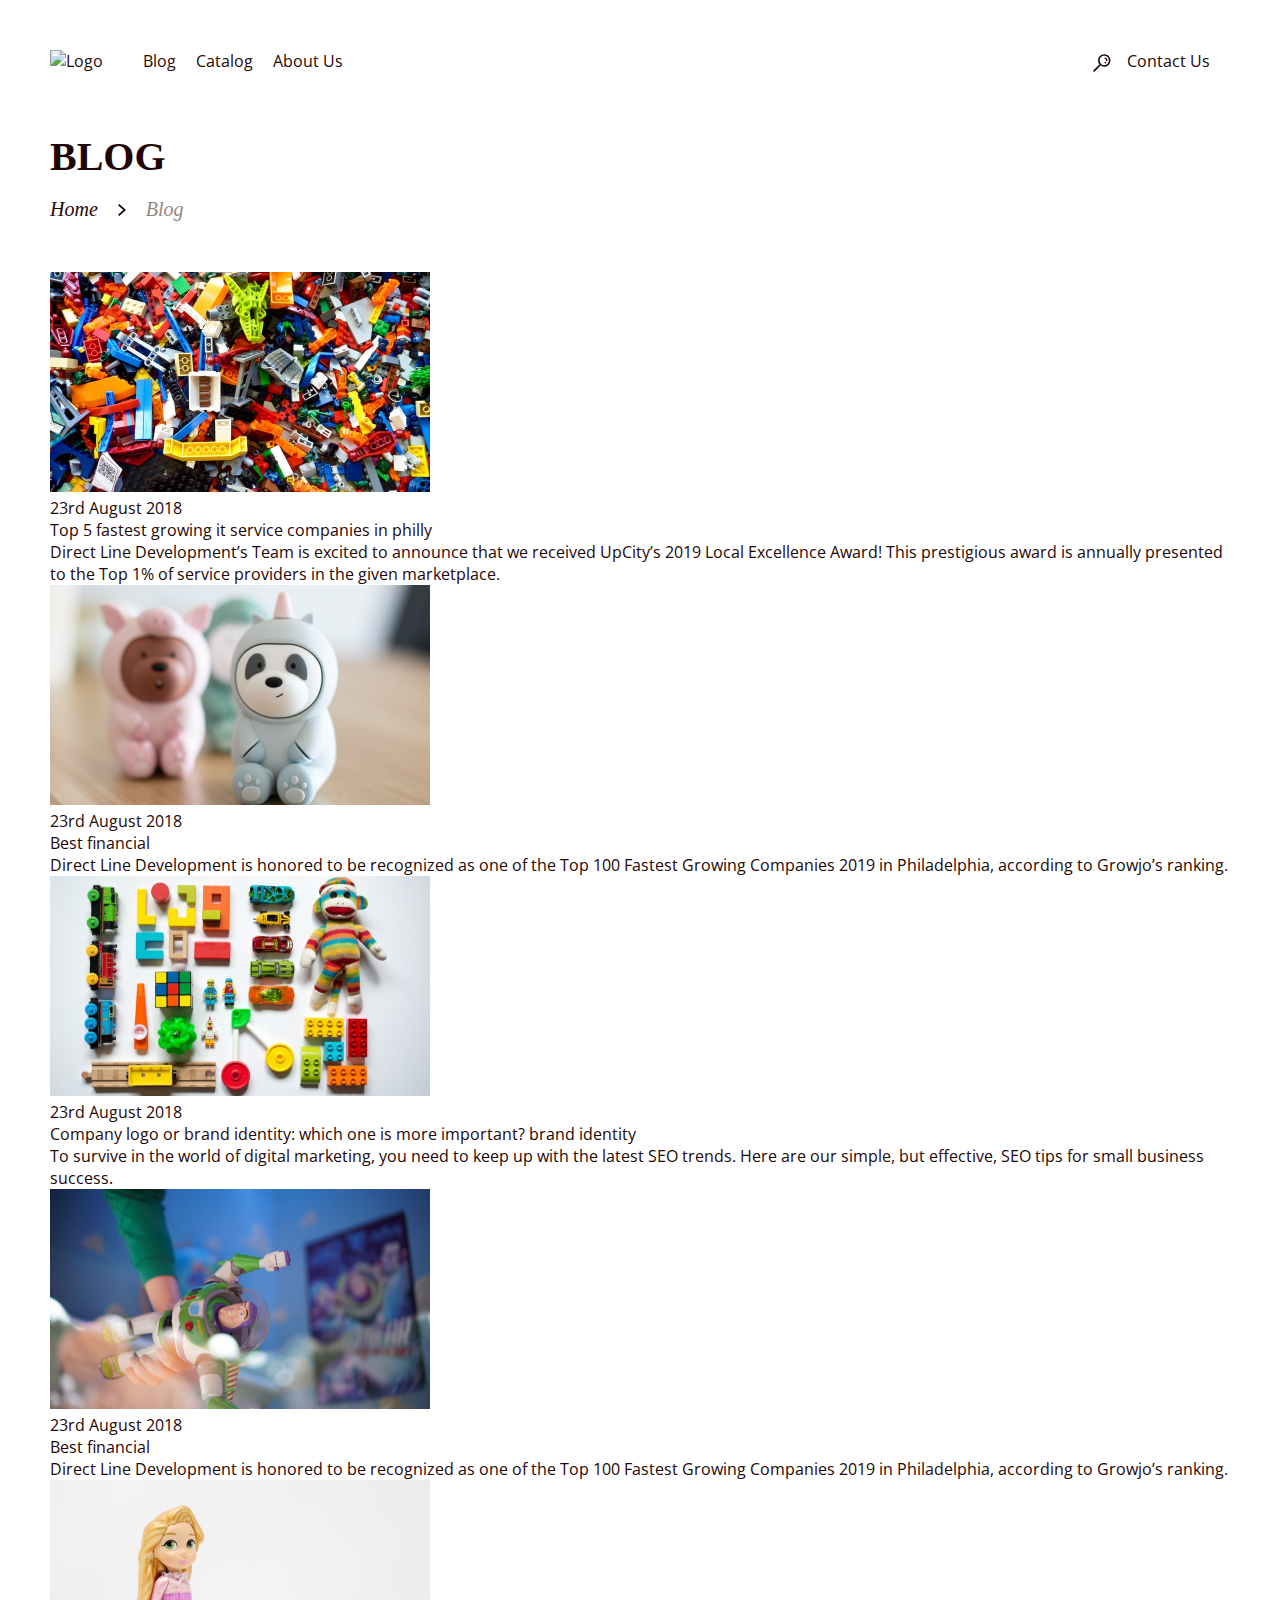
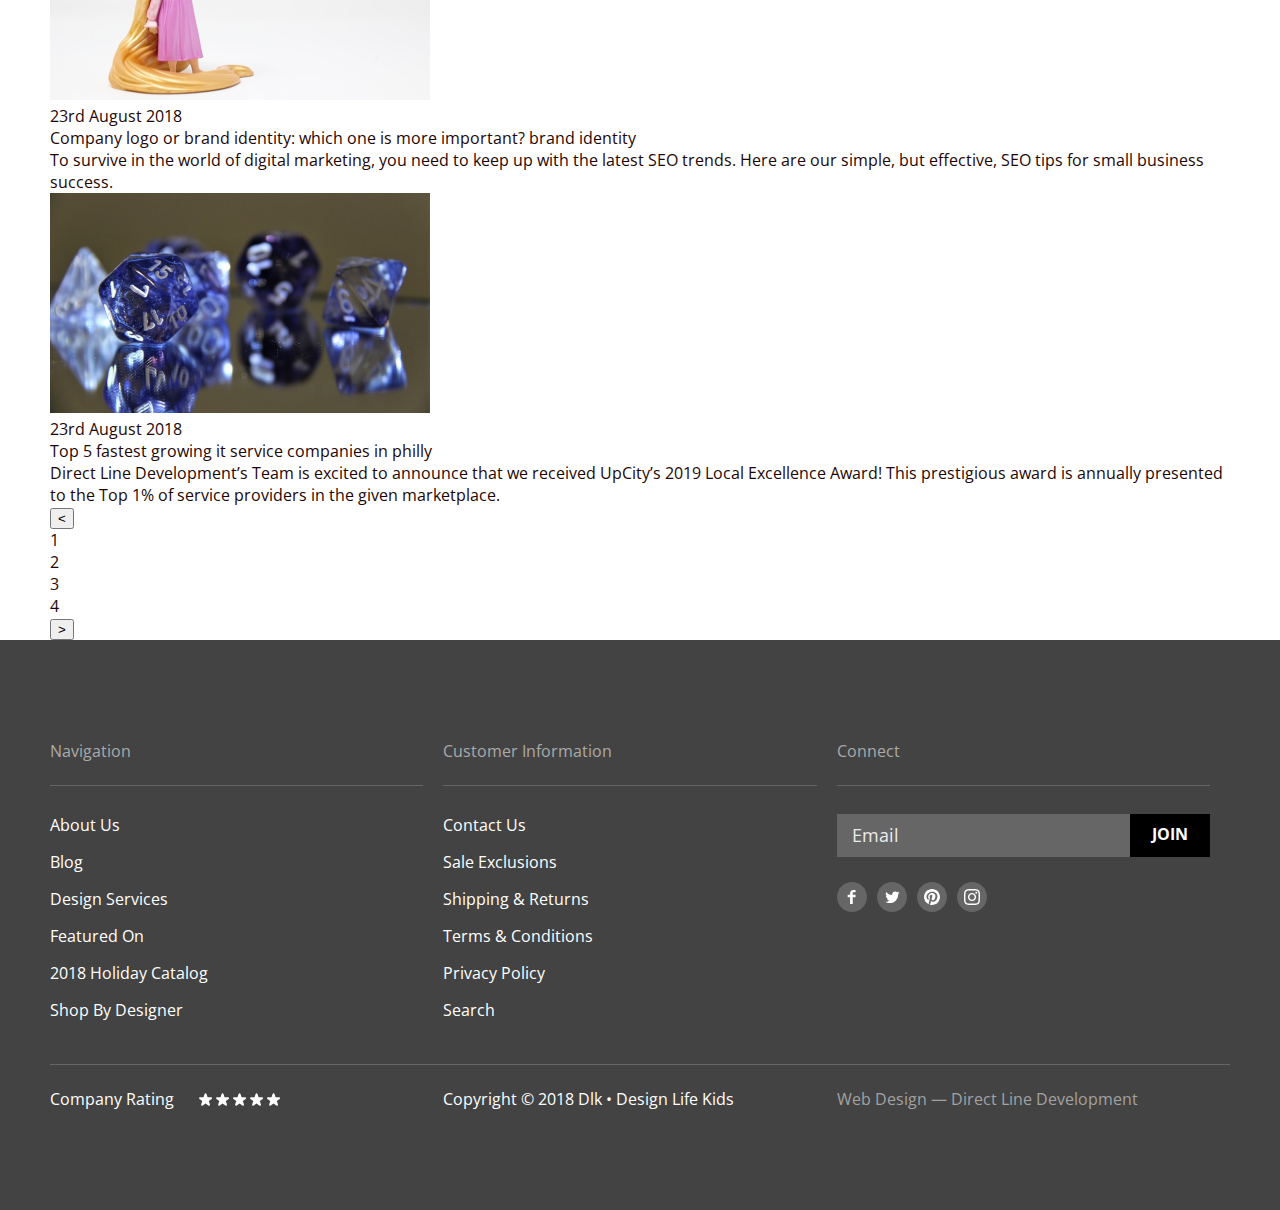
==== blog.html @ f95d2d22 "Fix footer" ====
<!DOCTYPE html>
<html lang="en">
<head>
    <meta charset="UTF-8">
    <meta http-equiv="X-UA-Compatible" content="IE=edge">
    <meta name="viewport" content="width=device-width, initial-scale=1.0">
    <link rel="stylesheet" href="css/common.css">
    <link rel="stylesheet" href="css/blog.css">
    <link rel="preconnect" href="https://fonts.googleapis.com">
    <link rel="preconnect" href="https://fonts.gstatic.com" crossorigin>
    <link href="https://fonts.googleapis.com/css2?family=Open+Sans:wght@400;700&display=swap" rel="stylesheet">
    <title>Blog</title>
</head>

<body>
    <header class="header wrapper">
        <a href="/">
            <img src="img/logo.png" alt="Logo" class="logo">
        </a>
        <nav class="header__menu">
            <ul class="header__list undotted">
                <li class="header__item">
                    <a href="blog.html">Blog</a>
                </li>
                <li class="header__item">
                    <a href="catalog.html">Catalog</a>
                </li>
                <li class="header__item">
                    <a href="#">About Us</a>
                </li>
            </ul>
        </nav>
        <button class="header__search">
            <svg width="18" height="18" viewBox="0 0 18 18" fill="none" xmlns="http://www.w3.org/2000/svg">
                <path d="M11.2614 0.26001C7.83851 0.26001 5.05615 3.08001 5.05615 6.52001C5.05615 7.98001 5.55657 9.30002 6.37727 10.38L0.492277 16.32C0.151988 16.68 0.151988 17.24 0.492277 17.58C0.67243 17.76 0.892618 17.84 1.1128 17.84C1.35301 17.84 1.57319 17.76 1.75334 17.58L7.63834 11.62C8.65921 12.36 9.90026 12.78 11.2414 12.78C14.6643 12.78 17.4467 9.96001 17.4467 6.52001C17.4667 3.06001 14.6843 0.26001 11.2614 0.26001ZM11.2614 11.2C8.71926 11.2 6.65751 9.10001 6.65751 6.52001C6.65751 3.94001 8.71926 1.84001 11.2614 1.84001C13.8036 1.84001 15.8653 3.94001 15.8653 6.52001C15.8653 9.10001 13.8036 11.2 11.2614 11.2ZM14.364 6.60001C14.324 6.94001 14.0238 7.20001 13.6835 7.20001C13.6434 7.20001 13.6234 7.20001 13.5834 7.20001C13.2031 7.14001 12.9428 6.80001 12.9829 6.42001C13.123 5.38001 11.962 4.84001 11.902 4.82001C11.5617 4.66001 11.4015 4.24001 11.5617 3.90001C11.7218 3.56001 12.1221 3.40001 12.4825 3.54001C12.5625 3.56001 14.6443 4.52001 14.364 6.60001ZM12.9028 8.12001C13.0429 8.26001 13.143 8.48002 13.143 8.68002C13.143 8.90002 13.0629 9.10001 12.9028 9.24002C12.7627 9.38002 12.5425 9.48002 12.3423 9.48002C12.1422 9.48002 11.922 9.40001 11.7819 9.24002C11.6417 9.10001 11.5417 8.88002 11.5417 8.68002C11.5417 8.48002 11.6217 8.26001 11.7819 8.12001C11.922 7.98001 12.1422 7.88002 12.3423 7.88002C12.5425 7.88002 12.7427 7.96001 12.9028 8.12001Z" fill="#1E0606"/>
            </svg>
        </button>
        <a href="contact.html" class="header__item">Contact  Us</a>
    </header>

    <main>
        <section class="blog wrapper">
            <div class="breadcrumb">
                <h1 class="breadcrumb__title">Blog</h1>
                <ul class="breadcrumb__list undotted">
                    <li class="breadcrumb__item">
                        <a href="index.html" class="breadcrumb__link">Home</a>
                    </li>
                    <li class="breadcrumb__item">
                        <p class="breadcrumb__text">Blog</p>
                    </li>
                </ul>
            </div>
            <ul class="blog__list undotted">
                <li class="blog__item">
                    <a href="#">
                        <img src="img/blog1.jpg" alt="#">
                        <div class="blog__date">23rd August 2018</div>
                        <div>Top 5 fastest growing it service companies in philly</div>
                    </a>
                    <p>Direct Line Development’s Team is excited to announce that we received UpCity’s 2019 Local Excellence Award! This prestigious award is annually presented to the Top 1% of service providers in the given marketplace.</p>
                </li>
                <li class="blog__item">
                    <a href="">
                        <img src="img/blog2.jpg" alt="#">
                        <div class="blog__date">23rd August 2018</div>
                        <div>Best financial</div>
                    </a>
                    <p>Direct Line Development is honored to be recognized as one of the Top 100 Fastest Growing Companies 2019 in Philadelphia, according to Growjo’s ranking.</p>
                </li>
                <li class="blog__item">
                    <a href="">
                        <img src="img/blog3.jpg" alt="#">
                        <div class="blog__date">23rd August 2018</div>
                        <div>Company logo or brand identity: which one is more important? brand identity</div>
                    </a>
                    <p>To survive in the world of digital marketing, you need to keep up with the latest SEO trends. Here are our simple, but effective, SEO tips for small business success.</p>
                </li>
                <li class="blog__item">
                    <a href="">
                        <img src="img/blog4.jpg" alt="#">
                        <div class="blog__date">23rd August 2018</div>
                        <div>Best financial</div>
                    </a>
                    <p>Direct Line Development is honored to be recognized as one of the Top 100 Fastest Growing Companies 2019 in Philadelphia, according to Growjo’s ranking.</p>
                </li>
                <li class="blog__item">
                    <a href="">
                        <img src="img/blog5.jpg" alt="#">
                        <div class="blog__date">23rd August 2018</div>
                        <div>Company logo or brand identity: which one is more important? brand identity</div>
                    </a>
                    <p>To survive in the world of digital marketing, you need to keep up with the latest SEO trends. Here are our simple, but effective, SEO tips for small business success.</p>
                </li>
                <li class="blog__item">
                    <a href="">
                        <img src="img/blog6.jpg" alt="#">
                        <div class="blog__date">23rd August 2018</div>
                        <div>Top 5 fastest growing it service companies in philly</div>
                    </a>
                    <p>Direct Line Development’s Team is excited to announce that we received UpCity’s 2019 Local Excellence Award! This prestigious award is annually presented to the Top 1% of service providers in the given marketplace.</p>
                </li>
            </ul>
            <button class="blog__button">&lt;</button>
            <ul class="blog__pagination undotted">
                <li class="blog__pagination-link">
                    <a href="#">1</a>
                </li>
                <li class="blog__pagination-link">
                    <a href="#">2</a>
                </li>
                <li class="blog__pagination-link">
                    <a href="#">3</a>
                </li>
                <li class="blog__pagination-link">
                    <a href="#">4</a>
                </li>
            </ul>
            <button class="blog__button">&gt;</button>
        </section>
    </main>

    <footer class="footer">
        <div class="wrapper">
            <div class="footer__top">
                <nav class="footer__column">
                    <h4 class="footer__title">Navigation</h4>
                    <ul class="footer__list undotted">
                        <li class="footer__item">
                            <a href="#">About Us</a>
                        </li>
                        <li class="footer__item">
                            <a href="#">Blog</a>
                        </li>
                        <li class="footer__item">
                            <a href="#">Design Services</a>
                        </li>
                        <li class="footer__item">
                            <a href="#">Featured On</a>
                        </li>
                        <li class="footer__item">
                            <a href="#">2018 Holiday Catalog</a>
                        </li>
                        <li class="footer__item">
                            <a href="#">Shop By Designer</a>
                        </li>
                    </ul>
                </nav>
                <nav class="footer__column">
                    <h4 class="footer__title">Customer Information</h4>
                    <ul class="footer__list undotted">
                        <li class="footer__item">
                            <a href="#">Contact Us</a>
                        </li>
                        <li class="footer__item">
                            <a href="#">Sale Exclusions</a>
                        </li>
                        <li class="footer__item">
                            <a href="#">Shipping & Returns</a>
                        </li>
                        <li class="footer__item">
                            <a href="#">Terms & Conditions</a>
                        </li>
                        <li class="footer__item">
                            <a href="#">Privacy Policy</a>
                        </li>
                        <li class="footer__item">
                            <a href="#">Search</a>
                        </li>
                    </ul>
                </nav>
                <div class="footer__column">
                    <h4 class="footer__title">Connect</h4>
                    <div class="footer__join">
                        <input type="email" name="joi" id="join" placeholder="Email" class="footer__input">
                        <a href="#" class="button">Join</a>
                    </div>
                    <ul class="footer__communities undotted">
                        <li class="footer__social">
                            <img src="img/facebook.svg" alt="Facebook">
                        </li>
                        <li class="footer__social">
                            <img src="img/twitter.svg" alt="Twitter">
                        </li>
                        <li class="footer__social">
                            <img src="img/pinterest.svg" alt="Pinterest">
                        </li>
                        <li class="footer__social">
                            <img src="img/instagram.svg" alt="Instagram">
                        </li>
                    </ul>
                </div>
            </div>
            <div class="footer__bottom">
                <div class="footer__column">
                    <div class="footer__rating">
                        <input class="footer__stars-radio" id="star-rating-1" type="radio" name="rating" value="1">
                        <label class="footer__star" for="star-rating-1">
                            <svg width="14" height="13" viewBox="0 0 14 13" fill="none" xmlns="http://www.w3.org/2000/svg">
                                <path d="M5.60845 0.927052C5.9078 0.0057416 7.21121 0.00574088 7.51056 0.927052L8.58013 4.21885H12.0413C13.0101 4.21885 13.4128 5.45846 12.6291 6.02786L9.82895 8.06231L10.8985 11.3541C11.1979 12.2754 10.1434 13.0415 9.35968 12.4721L6.55951 10.4377L3.75934 12.4721C2.97563 13.0415 1.92115 12.2754 2.2205 11.3541L3.29007 8.06231L0.4899 6.02787C-0.293814 5.45846 0.108961 4.21885 1.07768 4.21885H4.53888L5.60845 0.927052Z" fill="#FFFFFF";/>
                            </svg>
                        </label>
                        <input class="footer__stars-radio" id="star-rating-2" type="radio" name="rating" value="2">
                        <label class="footer__star" for="star-rating-2">
                            <svg width="14" height="13" viewBox="0 0 14 13" fill="none" xmlns="http://www.w3.org/2000/svg">
                                <path d="M5.60845 0.927052C5.9078 0.0057416 7.21121 0.00574088 7.51056 0.927052L8.58013 4.21885H12.0413C13.0101 4.21885 13.4128 5.45846 12.6291 6.02786L9.82895 8.06231L10.8985 11.3541C11.1979 12.2754 10.1434 13.0415 9.35968 12.4721L6.55951 10.4377L3.75934 12.4721C2.97563 13.0415 1.92115 12.2754 2.2205 11.3541L3.29007 8.06231L0.4899 6.02787C-0.293814 5.45846 0.108961 4.21885 1.07768 4.21885H4.53888L5.60845 0.927052Z" fill="#FFFFFF";/>
                            </svg>
                        </label>
                        <input class="footer__stars-radio" id="star-rating-3" type="radio" name="rating" value="3">
                        <label class="footer__star" for="star-rating-3">
                            <svg width="14" height="13" viewBox="0 0 14 13" fill="none" xmlns="http://www.w3.org/2000/svg">
                                <path d="M5.60845 0.927052C5.9078 0.0057416 7.21121 0.00574088 7.51056 0.927052L8.58013 4.21885H12.0413C13.0101 4.21885 13.4128 5.45846 12.6291 6.02786L9.82895 8.06231L10.8985 11.3541C11.1979 12.2754 10.1434 13.0415 9.35968 12.4721L6.55951 10.4377L3.75934 12.4721C2.97563 13.0415 1.92115 12.2754 2.2205 11.3541L3.29007 8.06231L0.4899 6.02787C-0.293814 5.45846 0.108961 4.21885 1.07768 4.21885H4.53888L5.60845 0.927052Z" fill="#FFFFFF";/>
                            </svg>
                        </label>
                        <input class="footer__stars-radio" id="star-rating-4" type="radio" name="rating" value="4">
                        <label class="footer__star" for="star-rating-4">
                            <svg width="14" height="13" viewBox="0 0 14 13" fill="none" xmlns="http://www.w3.org/2000/svg">
                                <path d="M5.60845 0.927052C5.9078 0.0057416 7.21121 0.00574088 7.51056 0.927052L8.58013 4.21885H12.0413C13.0101 4.21885 13.4128 5.45846 12.6291 6.02786L9.82895 8.06231L10.8985 11.3541C11.1979 12.2754 10.1434 13.0415 9.35968 12.4721L6.55951 10.4377L3.75934 12.4721C2.97563 13.0415 1.92115 12.2754 2.2205 11.3541L3.29007 8.06231L0.4899 6.02787C-0.293814 5.45846 0.108961 4.21885 1.07768 4.21885H4.53888L5.60845 0.927052Z" fill="#FFFFFF";/>
                            </svg>
                        </label>
                        <input class="footer__stars-radio" id="star-rating-5" type="radio" name="rating" value="5">
                        <label class="footer__star" for="star-rating-5">
                            <svg width="14" height="13" viewBox="0 0 14 13" fill="none" xmlns="http://www.w3.org/2000/svg">
                                <path d="M5.60845 0.927052C5.9078 0.0057416 7.21121 0.00574088 7.51056 0.927052L8.58013 4.21885H12.0413C13.0101 4.21885 13.4128 5.45846 12.6291 6.02786L9.82895 8.06231L10.8985 11.3541C11.1979 12.2754 10.1434 13.0415 9.35968 12.4721L6.55951 10.4377L3.75934 12.4721C2.97563 13.0415 1.92115 12.2754 2.2205 11.3541L3.29007 8.06231L0.4899 6.02787C-0.293814 5.45846 0.108961 4.21885 1.07768 4.21885H4.53888L5.60845 0.927052Z" fill="#FFFFFF";/>
                            </svg>
                        </label>
                        <p class="footer__rating-text">Company Rating</p>
                    </div>
                </div>
                <div class="footer__column">
                    <p>Copyright © 2018 Dlk • Design Life Kids</p>
                </div>
                <div class="footer__column">
                    <a href="#" class="footer__reference">Web Design — Direct Line Development</a>
                </div>
            </div>
        </div>
    </footer>
</body>
</html>
---- css/common.css ----
* {
    box-sizing: border-box;
}

a {
    text-decoration: none;
    color: #1E0606;
}

h1,
h2,
h3,
h4,
p {
    margin: 0;
}

body {
    font-family: 'Open Sans', 'Arial', sans-serif;
    font-weight: 400;
    font-size: 16px;
    line-height: 22px;
    color: #1E0606;
    margin: 0;
}

.undotted {
    list-style-type: none;
    margin: 0;
    padding: 0;
}

.hidden-text {
    font-size: 0;
    line-height: 0;
}

.wrapper {
    max-width: 1180px;
    width: 100%;
    margin: 0 auto;
}

.header {
    display: flex;
    align-items: center;
    margin: 50px auto 60px;
}

.header__menu {
    margin: 0 auto 0 40px;
}

.header__list {
    display: flex;
}

.header__item {
    margin-right: 20px;
}

.header__search {
    margin-right: 23px;
    background-color: transparent;
    border: none;
    width: 17px;
    height: 17px;
    cursor: pointer;
}

.breadcrumb {
    display: flex;
    flex-direction: column;
}

.breadcrumb__title {
    font-family: 'Montserrat';
    font-weight: 700;
    font-size: 40px;
    line-height: 49px;
    text-transform: uppercase;
    margin-bottom: 15px;
}

.breadcrumb__list {
    display: flex;
    margin-bottom: 50px;
}

.breadcrumb__item {
    font-family: 'Crimson Text';
    font-style: italic;
    font-weight: 400;
    font-size: 20px;
    line-height: 26px;
    padding-right: 28px;
    margin-right: 20px;
    position: relative;
}

.breadcrumb__item::after {
    content: url('data:image/svg+xml; utf8, <svg width="8" height="12" viewBox="0 0 8 12" fill="none" xmlns="http://www.w3.org/2000/svg"><path fill-rule="evenodd" clip-rule="evenodd" d="M1.31229 0L0 1.17735L5.37541 6L0 10.8227L1.31229 12L8 6L1.31229 0Z" fill="%231E0606"/></svg>');
    position: absolute;
    top: 0;
    right: 0;
}

.breadcrumb__item:last-child {
    opacity: 0.5;
}

.breadcrumb__item:last-child:after {
    display: none;
}

.button {
    background: #000000;
    color: #fff;
    display: inline-block;
    padding: 9px 22px;
    font-weight: 700;
    font-size: 16px;
    line-height: 22px;
    text-align: center;
    text-decoration: none;
    text-transform: uppercase;
    border: none;
    cursor: pointer;
}

.button:hover {
    background: #C29974;
}

.button:active {
    background: #CFAF91;
}

.button:disabled {
    background: #C7C1C1;
}

.categories__title {
    font-family: 'Montserrat';
    font-weight: 700;
    font-size: 38px;
    line-height: 46px;
    text-transform: uppercase;
    margin: 0px 0px 30px;
}

.categories__list {
    display: flex;
    margin-bottom: 33px;
}

.categories__item {
    margin-right: 20px;
    display: flex;
    align-items: center;
    justify-content: center;
    width: 280px;
    height: 270px;
    position: relative;
}

.categories__item::after {
    content: "";
    display: block;
    position: absolute;
    width: 100%;
    height: 100%;
    background-repeat: no-repeat;
    background-position: 50%;
}

.categories__item:first-child::after {
    background-image: url("../img/categories1.png");
    background-color: #DBE4DB;
    background-blend-mode: multiply;
}

.categories__item:nth-child(2)::after {
    background-image: url("../img/categories2.png");
    background-color: #EADDD3;
    background-blend-mode: multiply;
}

.categories__item:nth-child(3)::after {
    background-image: url("../img/categories3.png");
    background-color: #F8F2DA;
}

.categories__item:nth-child(4)::after {
    background-image: url("../img/categories4.png");
    background-color: #D5D4E1;
    background-blend-mode: multiply;
}

.categories__item:nth-child(5)::after {
    background-image: url("../img/categories5.png");
    background-color: #F3D0DB;
    background-blend-mode: multiply;
}

.categories__item:nth-child(6)::after {
    background-image: url("../img/categories6.png");
    background-color: #E5EAF8;
    background-blend-mode: multiply;
}

.categories__item:last-child {
    margin-right: 0;
}

.categories__name {
    font-family: 'Montserrat';
    font-weight: 700;
    font-size: 26px;
    line-height: 32px;
    text-align: center;
    text-transform: uppercase;
    color: #FFFFFF;
    text-shadow: 0px 0px 40px rgba(147, 3, 3, 0.25);
    max-width: 200px;
    z-index: 2;
}

.footer {
    background: #434343;
    padding: 100px 0 100px;
    position: relative;
}

.footer a, 
.footer p {
    color: #FFFFFF;
}

.footer__title {
    font-weight: 400;
    line-height: 22px;
    color: #AAAAAA;
    position: relative;
    border-bottom: 1px solid #666666;
    padding-bottom: 23px;
    margin-bottom: 28px;
}

/* Увеличим вес */
.footer__reference.footer__reference {
    color:#A2A2A2;
}

.footer__column,
.footer__rating,
.footer__stars,
.footer__communities,
.footer__join,
.footer__top,
.footer__bottom {
    display: flex;
}

.footer__column {
    position: relative;
    flex-direction: column;
    width: 380px;
    margin-right: 20px;
}

.footer__bottom {
    padding-top: 23px;
    border-top: 1px solid #666666;
}

.footer__item {
    margin-bottom: 15px;
}

.footer__join {
    margin-bottom: 25px;
}

.footer__reference {
    position: absolute;
    bottom: 0;
}

.footer__social {
    margin-right: 10px;
    cursor: pointer;
}

.footer__rating {
    display: flex;
    flex-direction: row-reverse;
    margin-right: auto;
}

.footer__stars-radio{
    display: none;
}

.footer__star {
    margin-right: 3px;

    /* По-другому не хотят стоять ровно */
    display: flex;
    align-items: center;
}

.footer__stars-radio:checked ~ .footer__star path
{
    fill: #C29974;
}

.footer__star.footer__star:hover path,
.footer__star:hover ~ .footer__star path
{
    fill: #836E5B;
}

.footer__list {
    margin-bottom: 28px;
}

.footer__rating-text {
    margin-right: 25px;
}

.footer__stars-radio:checked ~ .footer__rating-text {
    color: #C29974;
}

.footer__star:hover ~ .footer__rating-text,
.footer__rating-text:hover {
    color: #836E5B;
}

.footer__input {
    width: 100%;
    background-color: #666666;
    color: #EBEBEB;
    border: none;
    padding: 9px 15px;
}

.footer__input:focus {
    outline: none;
    border: 1px solid #FFFDFD;
}

.footer__input::placeholder {
    color: #EBEBEB;
}

.header__search:hover,
.logo:hover,
.header__item:hover,
.footer__social:hover,
.footer__item:hover {
    opacity: 0.5;
}

.header__search:active,
.logo:active,
.header__item:active,
.footer__social:active,
.footer__item:active {
    opacity: 0.25;
}

.field-2-column {
    display: flex;
    justify-content: space-between;
}

input[type="radio"],
input[type="checkbox"] {
    display: none;
}

.checkbox-label,
.radio-label {
    position: relative;
    padding-left: 35px;
    cursor: pointer;
}

.checkbox-label:before,
.checkbox-label:after,
.radio-label:before,
.radio-label:after {
    content: '';
    display: block;
    position: absolute;
}

.radio-label:before,
.radio-label:after {
    border-radius: 50%;
}

.checkbox-label:before,
.radio-label:before {
    bottom: 0;
    left: 0;
    width: 17px;
    height: 17px;
    border: 2px solid #C29974;
    border-radius: 3px;
}

.checkbox-label:after,
.radio-label:after {
    content: url('data:image/svg+xml; utf8, <svg width="15" height="15" viewBox="0 0 15 15" fill="none" xmlns="http://www.w3.org/2000/svg"><mask id="path-1-inside-1_30016_2118" fill="white"><path fill-rule="evenodd" clip-rule="evenodd" d="M14.0995 0.27329C14.7769 0.645909 15.0241 1.49719 14.6515 2.17468L8.33975 13.6505C7.57502 15.0409 5.60377 15.1135 4.73896 13.783L0.825952 7.76298C0.404568 7.11469 0.588506 6.24755 1.23679 5.82617C1.88507 5.40479 2.75221 5.58872 3.17359 6.23701L6.44962 11.277L12.1981 0.825306C12.5707 0.147817 13.422 -0.0993293 14.0995 0.27329Z"/></mask><path d="M14.6515 2.17468L17.1049 3.52405L17.1049 3.52405L14.6515 2.17468ZM14.0995 0.27329L15.4488 -2.18011L15.4488 -2.18012L14.0995 0.27329ZM8.33975 13.6505L10.7932 14.9999L10.7932 14.9999L8.33975 13.6505ZM4.73896 13.783L2.39132 15.309L2.39132 15.309L4.73896 13.783ZM0.825952 7.76298L-1.52169 9.28894H-1.52169L0.825952 7.76298ZM1.23679 5.82617L2.76276 8.17381L2.76276 8.17381L1.23679 5.82617ZM3.17359 6.23701L5.52124 4.71104L3.17359 6.23701ZM6.44962 11.277L4.10197 12.803L6.64993 16.7229L8.90302 12.6264L6.44962 11.277ZM12.1981 0.825306L9.74467 -0.524069L9.74467 -0.524067L12.1981 0.825306ZM17.1049 3.52405C18.2227 1.49158 17.4813 -1.06226 15.4488 -2.18011L12.7501 2.72669C12.0726 2.35408 11.8255 1.5028 12.1981 0.825306L17.1049 3.52405ZM10.7932 14.9999L17.1049 3.52405L12.1981 0.825305L5.88634 12.3012L10.7932 14.9999ZM2.39132 15.309C4.40921 18.4134 9.0088 18.2442 10.7932 14.9999L5.88634 12.3012C6.14125 11.8377 6.79833 11.8135 7.0866 12.257L2.39132 15.309ZM-1.52169 9.28894L2.39132 15.309L7.0866 12.257L3.17359 6.23701L-1.52169 9.28894ZM-0.289177 3.47853C-2.23403 4.74268 -2.78584 7.34409 -1.52169 9.28894L3.17359 6.23701C3.59498 6.88529 3.41104 7.75243 2.76276 8.17381L-0.289177 3.47853ZM5.52124 4.71104C4.25708 2.76619 1.65567 2.21438 -0.289178 3.47853L2.76276 8.17381C2.11447 8.5952 1.24734 8.41126 0.825952 7.76298L5.52124 4.71104ZM8.79726 9.75107L5.52124 4.71104L0.825952 7.76298L4.10197 12.803L8.79726 9.75107ZM9.74467 -0.524067L3.99621 9.92767L8.90302 12.6264L14.6515 2.17468L9.74467 -0.524067ZM15.4488 -2.18012C13.4164 -3.29797 10.8625 -2.55653 9.74467 -0.524069L14.6515 2.17468C14.2789 2.85217 13.4276 3.09931 12.7501 2.72669L15.4488 -2.18012Z" fill="%23C29974" mask="url(%23path-1-inside-1_30016_2118)"/></svg>');
    bottom: 0;
    left: 4px;
    opacity: 0;
}

.checkbox-input:checked + .checkbox-label:after,
.radio-input:checked + .radio-label:after {
    opacity: 1;
}

input,
textarea {
    resize: none;
    outline: none;
    background: #FFFFFF;
    border: 1px solid rgba(0, 0, 0, 0.2);
    padding: 14px 20px 11px;
    font-size: 18px;
    line-height: 25px;

    /* Перебивается встроенным textarea стилем, добавил явно */
    font-family: 'Open Sans', 'Arial', sans-serif;
}

input::placeholder,
textarea::placeholder {
    color: #1E0606;
}

.input-wrapper {
    display: flex;
    flex-direction: column;
    margin-bottom: 20px;
    margin-right: 20px;
}

.input-wrapper_horizontal {
    flex-direction: row;
}

label {
    font-size: 14px;
    line-height: 19px
}
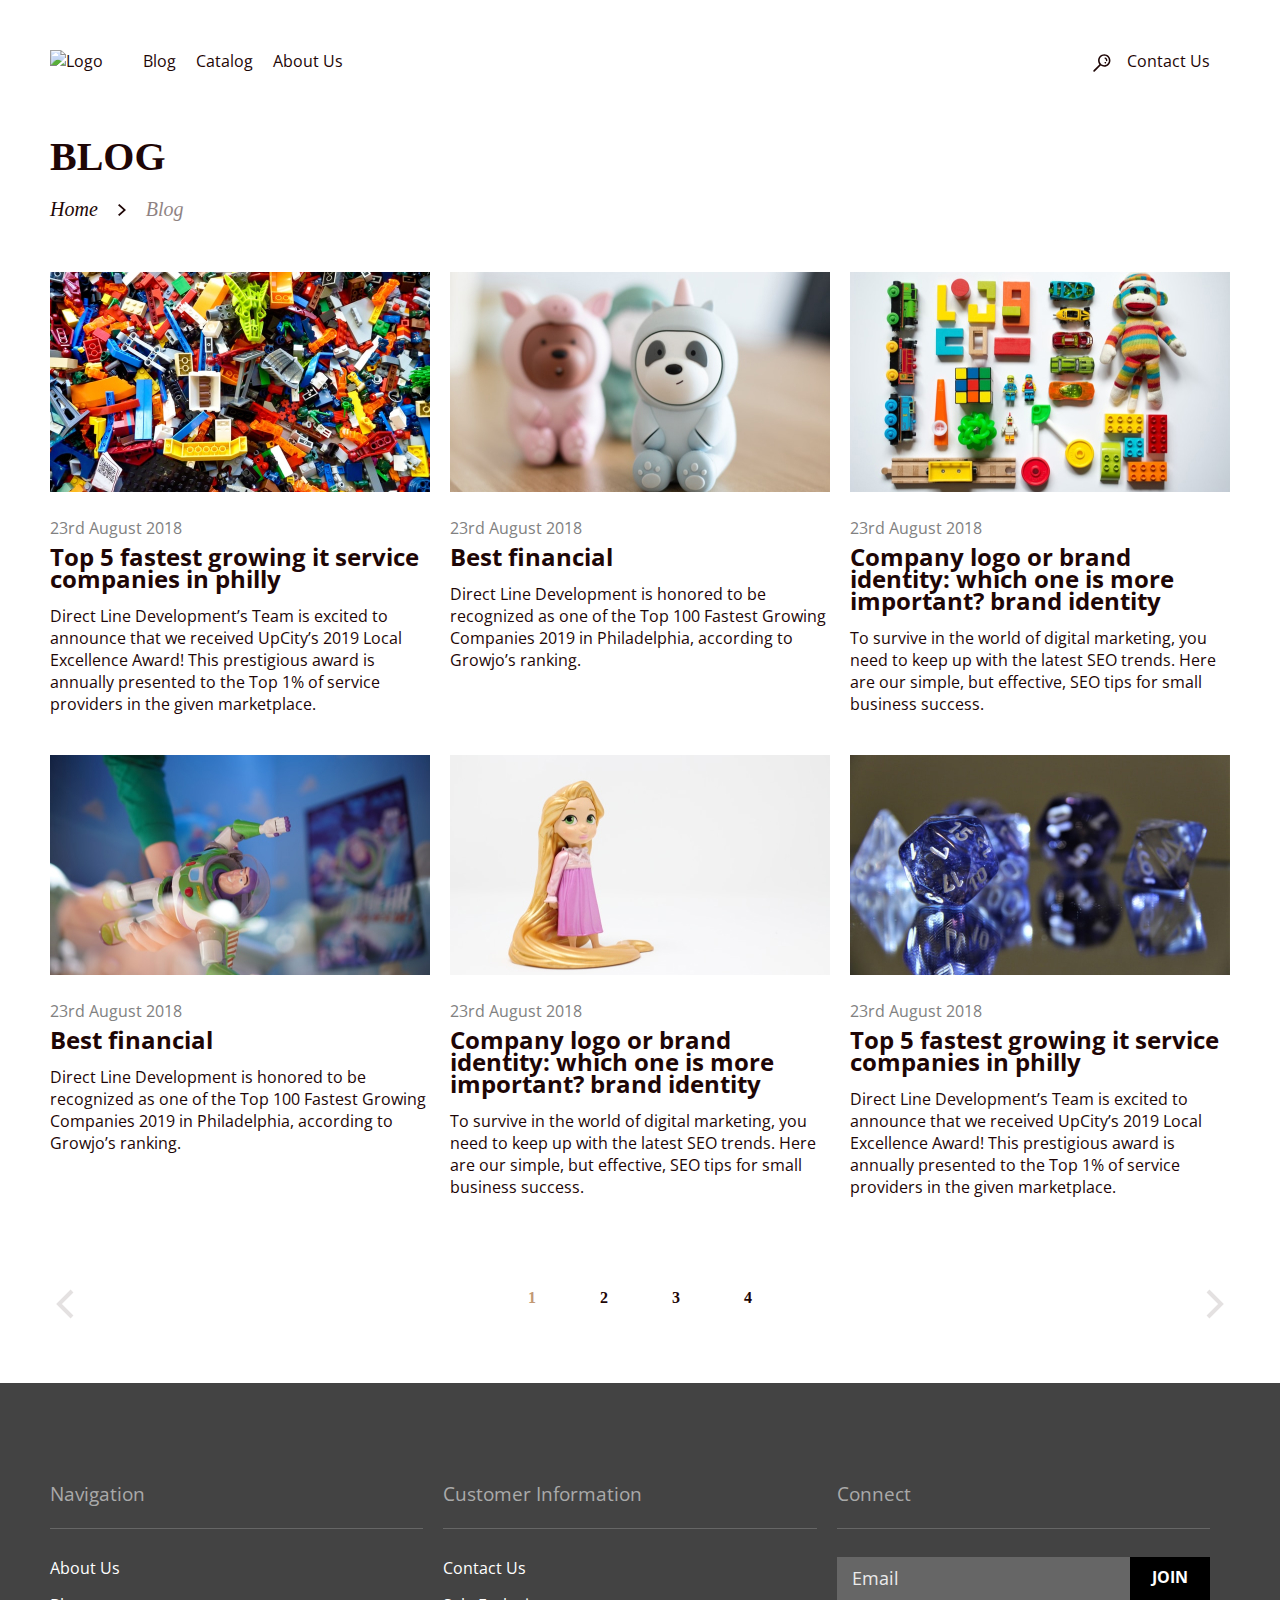
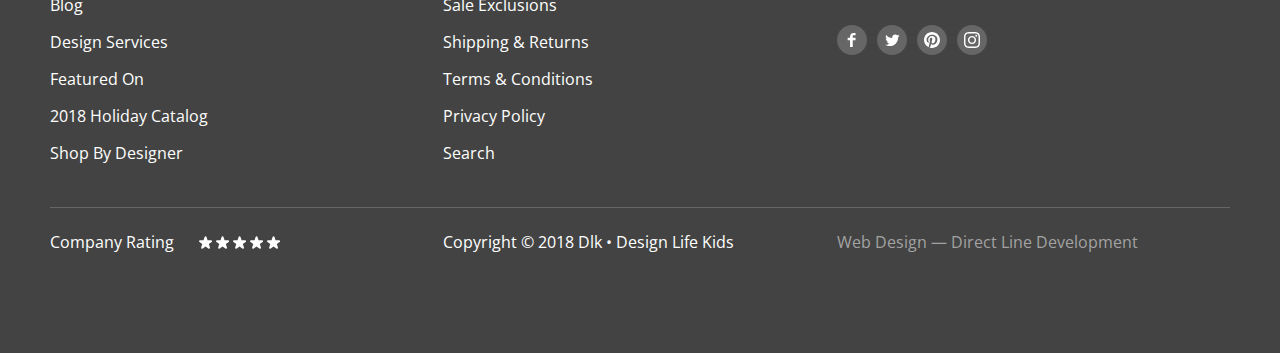
==== commit 082ea33c: "Stylize blog" ====
--- a/blog.html
+++ b/blog.html
@@ -30,7 +30,7 @@
                 </li>
             </ul>
         </nav>
-        <button class="header__search">
+        <button class="header__search" aria-label="Search">
             <svg width="18" height="18" viewBox="0 0 18 18" fill="none" xmlns="http://www.w3.org/2000/svg">
                 <path d="M11.2614 0.26001C7.83851 0.26001 5.05615 3.08001 5.05615 6.52001C5.05615 7.98001 5.55657 9.30002 6.37727 10.38L0.492277 16.32C0.151988 16.68 0.151988 17.24 0.492277 17.58C0.67243 17.76 0.892618 17.84 1.1128 17.84C1.35301 17.84 1.57319 17.76 1.75334 17.58L7.63834 11.62C8.65921 12.36 9.90026 12.78 11.2414 12.78C14.6643 12.78 17.4467 9.96001 17.4467 6.52001C17.4667 3.06001 14.6843 0.26001 11.2614 0.26001ZM11.2614 11.2C8.71926 11.2 6.65751 9.10001 6.65751 6.52001C6.65751 3.94001 8.71926 1.84001 11.2614 1.84001C13.8036 1.84001 15.8653 3.94001 15.8653 6.52001C15.8653 9.10001 13.8036 11.2 11.2614 11.2ZM14.364 6.60001C14.324 6.94001 14.0238 7.20001 13.6835 7.20001C13.6434 7.20001 13.6234 7.20001 13.5834 7.20001C13.2031 7.14001 12.9428 6.80001 12.9829 6.42001C13.123 5.38001 11.962 4.84001 11.902 4.82001C11.5617 4.66001 11.4015 4.24001 11.5617 3.90001C11.7218 3.56001 12.1221 3.40001 12.4825 3.54001C12.5625 3.56001 14.6443 4.52001 14.364 6.60001ZM12.9028 8.12001C13.0429 8.26001 13.143 8.48002 13.143 8.68002C13.143 8.90002 13.0629 9.10001 12.9028 9.24002C12.7627 9.38002 12.5425 9.48002 12.3423 9.48002C12.1422 9.48002 11.922 9.40001 11.7819 9.24002C11.6417 9.10001 11.5417 8.88002 11.5417 8.68002C11.5417 8.48002 11.6217 8.26001 11.7819 8.12001C11.922 7.98001 12.1422 7.88002 12.3423 7.88002C12.5425 7.88002 12.7427 7.96001 12.9028 8.12001Z" fill="#1E0606"/>
             </svg>
@@ -56,7 +56,7 @@
                     <a href="#">
                         <img src="img/blog1.jpg" alt="#">
                         <div class="blog__date">23rd August 2018</div>
-                        <div>Top 5 fastest growing it service companies in philly</div>
+                        <h2>Top 5 fastest growing it service companies in philly</h2>
                     </a>
                     <p>Direct Line Development’s Team is excited to announce that we received UpCity’s 2019 Local Excellence Award! This prestigious award is annually presented to the Top 1% of service providers in the given marketplace.</p>
                 </li>
@@ -64,7 +64,7 @@
                     <a href="">
                         <img src="img/blog2.jpg" alt="#">
                         <div class="blog__date">23rd August 2018</div>
-                        <div>Best financial</div>
+                        <h2>Best financial</h2>
                     </a>
                     <p>Direct Line Development is honored to be recognized as one of the Top 100 Fastest Growing Companies 2019 in Philadelphia, according to Growjo’s ranking.</p>
                 </li>
@@ -72,7 +72,7 @@
                     <a href="">
                         <img src="img/blog3.jpg" alt="#">
                         <div class="blog__date">23rd August 2018</div>
-                        <div>Company logo or brand identity: which one is more important? brand identity</div>
+                        <h2>Company logo or brand identity: which one is more important? brand identity</h2>
                     </a>
                     <p>To survive in the world of digital marketing, you need to keep up with the latest SEO trends. Here are our simple, but effective, SEO tips for small business success.</p>
                 </li>
@@ -80,7 +80,7 @@
                     <a href="">
                         <img src="img/blog4.jpg" alt="#">
                         <div class="blog__date">23rd August 2018</div>
-                        <div>Best financial</div>
+                        <h2>Best financial</h2>
                     </a>
                     <p>Direct Line Development is honored to be recognized as one of the Top 100 Fastest Growing Companies 2019 in Philadelphia, according to Growjo’s ranking.</p>
                 </li>
@@ -88,7 +88,7 @@
                     <a href="">
                         <img src="img/blog5.jpg" alt="#">
                         <div class="blog__date">23rd August 2018</div>
-                        <div>Company logo or brand identity: which one is more important? brand identity</div>
+                        <h2>Company logo or brand identity: which one is more important? brand identity</h2>
                     </a>
                     <p>To survive in the world of digital marketing, you need to keep up with the latest SEO trends. Here are our simple, but effective, SEO tips for small business success.</p>
                 </li>
@@ -96,27 +96,37 @@
                     <a href="">
                         <img src="img/blog6.jpg" alt="#">
                         <div class="blog__date">23rd August 2018</div>
-                        <div>Top 5 fastest growing it service companies in philly</div>
+                        <h2>Top 5 fastest growing it service companies in philly</h2>
                     </a>
                     <p>Direct Line Development’s Team is excited to announce that we received UpCity’s 2019 Local Excellence Award! This prestigious award is annually presented to the Top 1% of service providers in the given marketplace.</p>
                 </li>
             </ul>
-            <button class="blog__button">&lt;</button>
-            <ul class="blog__pagination undotted">
-                <li class="blog__pagination-link">
-                    <a href="#">1</a>
-                </li>
-                <li class="blog__pagination-link">
-                    <a href="#">2</a>
-                </li>
-                <li class="blog__pagination-link">
-                    <a href="#">3</a>
-                </li>
-                <li class="blog__pagination-link">
-                    <a href="#">4</a>
-                </li>
-            </ul>
-            <button class="blog__button">&gt;</button>
+            <nav class="blog__navigation">
+                <button class="blog__button">
+                    <svg width="18" height="30" viewBox="0 0 18 30" fill="none" xmlns="http://www.w3.org/2000/svg">
+                        <path d="M16 2L3 15L16 28" stroke="#E4E1E1" stroke-width="4"/>
+                    </svg>                        
+                </button>
+                <ul class="blog__pagination undotted">
+                    <li class="blog__pagination-link">
+                        <a href="#">1</a>
+                    </li>
+                    <li class="blog__pagination-link">
+                        <a href="#">2</a>
+                    </li>
+                    <li class="blog__pagination-link">
+                        <a href="#">3</a>
+                    </li>
+                    <li class="blog__pagination-link">
+                        <a href="#">4</a>
+                    </li>
+                </ul>
+                <button class="blog__button">
+                    <svg width="18" height="30" viewBox="0 0 18 30" fill="none" xmlns="http://www.w3.org/2000/svg">
+                        <path d="M2 2L15 15L2 28" stroke="#E4E1E1" stroke-width="4"/>
+                    </svg>                        
+                </button>
+            </nav>
         </section>
     </main>
 
@@ -124,7 +134,7 @@
         <div class="wrapper">
             <div class="footer__top">
                 <nav class="footer__column">
-                    <h4 class="footer__title">Navigation</h4>
+                    <h3 class="footer__title">Navigation</h3>
                     <ul class="footer__list undotted">
                         <li class="footer__item">
                             <a href="#">About Us</a>
@@ -147,7 +157,7 @@
                     </ul>
                 </nav>
                 <nav class="footer__column">
-                    <h4 class="footer__title">Customer Information</h4>
+                    <h3 class="footer__title">Customer Information</h3>
                     <ul class="footer__list undotted">
                         <li class="footer__item">
                             <a href="#">Contact Us</a>
@@ -170,23 +180,31 @@
                     </ul>
                 </nav>
                 <div class="footer__column">
-                    <h4 class="footer__title">Connect</h4>
+                    <h3 class="footer__title">Connect</h4>
                     <div class="footer__join">
                         <input type="email" name="joi" id="join" placeholder="Email" class="footer__input">
                         <a href="#" class="button">Join</a>
                     </div>
                     <ul class="footer__communities undotted">
                         <li class="footer__social">
-                            <img src="img/facebook.svg" alt="Facebook">
-                        </li>
-                        <li class="footer__social">
-                            <img src="img/twitter.svg" alt="Twitter">
-                        </li>
-                        <li class="footer__social">
-                            <img src="img/pinterest.svg" alt="Pinterest">
-                        </li>
-                        <li class="footer__social">
-                            <img src="img/instagram.svg" alt="Instagram">
+                            <a href="#">
+                                <img src="img/facebook.svg" alt="Facebook">
+                            </a>
+                        </li>
+                        <li class="footer__social">
+                            <a href="#">
+                                <img src="img/twitter.svg" alt="Twitter">
+                            </a>
+                        </li>
+                        <li class="footer__social">
+                            <a href="#">
+                                <img src="img/pinterest.svg" alt="Pinterest">
+                            </a>
+                        </li>
+                        <li class="footer__social">
+                            <a href="#">
+                                <img src="img/instagram.svg" alt="Instagram">
+                            </a>
                         </li>
                     </ul>
                 </div>
@@ -194,32 +212,32 @@
             <div class="footer__bottom">
                 <div class="footer__column">
                     <div class="footer__rating">
-                        <input class="footer__stars-radio" id="star-rating-1" type="radio" name="rating" value="1">
+                        <input class="footer__stars-radio" id="star-rating-5" type="radio" name="rating" value="1" aria-label="One star">
+                        <label class="footer__star" for="star-rating-5">
+                            <svg width="14" height="13" viewBox="0 0 14 13" fill="none" xmlns="http://www.w3.org/2000/svg">
+                                <path d="M5.60845 0.927052C5.9078 0.0057416 7.21121 0.00574088 7.51056 0.927052L8.58013 4.21885H12.0413C13.0101 4.21885 13.4128 5.45846 12.6291 6.02786L9.82895 8.06231L10.8985 11.3541C11.1979 12.2754 10.1434 13.0415 9.35968 12.4721L6.55951 10.4377L3.75934 12.4721C2.97563 13.0415 1.92115 12.2754 2.2205 11.3541L3.29007 8.06231L0.4899 6.02787C-0.293814 5.45846 0.108961 4.21885 1.07768 4.21885H4.53888L5.60845 0.927052Z" fill="#FFFFFF";/>
+                            </svg>
+                        </label>
+                        <input class="footer__stars-radio" id="star-rating-4" type="radio" name="rating" value="4" aria-label="Two stars">
+                        <label class="footer__star" for="star-rating-4">
+                            <svg width="14" height="13" viewBox="0 0 14 13" fill="none" xmlns="http://www.w3.org/2000/svg">
+                                <path d="M5.60845 0.927052C5.9078 0.0057416 7.21121 0.00574088 7.51056 0.927052L8.58013 4.21885H12.0413C13.0101 4.21885 13.4128 5.45846 12.6291 6.02786L9.82895 8.06231L10.8985 11.3541C11.1979 12.2754 10.1434 13.0415 9.35968 12.4721L6.55951 10.4377L3.75934 12.4721C2.97563 13.0415 1.92115 12.2754 2.2205 11.3541L3.29007 8.06231L0.4899 6.02787C-0.293814 5.45846 0.108961 4.21885 1.07768 4.21885H4.53888L5.60845 0.927052Z" fill="#FFFFFF";/>
+                            </svg>
+                        </label>
+                        <input class="footer__stars-radio" id="star-rating-3" type="radio" name="rating" value="3" aria-label="Three stars">
+                        <label class="footer__star" for="star-rating-3">
+                            <svg width="14" height="13" viewBox="0 0 14 13" fill="none" xmlns="http://www.w3.org/2000/svg">
+                                <path d="M5.60845 0.927052C5.9078 0.0057416 7.21121 0.00574088 7.51056 0.927052L8.58013 4.21885H12.0413C13.0101 4.21885 13.4128 5.45846 12.6291 6.02786L9.82895 8.06231L10.8985 11.3541C11.1979 12.2754 10.1434 13.0415 9.35968 12.4721L6.55951 10.4377L3.75934 12.4721C2.97563 13.0415 1.92115 12.2754 2.2205 11.3541L3.29007 8.06231L0.4899 6.02787C-0.293814 5.45846 0.108961 4.21885 1.07768 4.21885H4.53888L5.60845 0.927052Z" fill="#FFFFFF";/>
+                            </svg>
+                        </label>
+                        <input class="footer__stars-radio" id="star-rating-2" type="radio" name="rating" value="2" aria-label="Four stars">
+                        <label class="footer__star" for="star-rating-2">
+                            <svg width="14" height="13" viewBox="0 0 14 13" fill="none" xmlns="http://www.w3.org/2000/svg">
+                                <path d="M5.60845 0.927052C5.9078 0.0057416 7.21121 0.00574088 7.51056 0.927052L8.58013 4.21885H12.0413C13.0101 4.21885 13.4128 5.45846 12.6291 6.02786L9.82895 8.06231L10.8985 11.3541C11.1979 12.2754 10.1434 13.0415 9.35968 12.4721L6.55951 10.4377L3.75934 12.4721C2.97563 13.0415 1.92115 12.2754 2.2205 11.3541L3.29007 8.06231L0.4899 6.02787C-0.293814 5.45846 0.108961 4.21885 1.07768 4.21885H4.53888L5.60845 0.927052Z" fill="#FFFFFF";/>
+                            </svg>
+                        </label>
+                        <input class="footer__stars-radio" id="star-rating-1" type="radio" name="rating" value="1" aria-label="Five stars">
                         <label class="footer__star" for="star-rating-1">
-                            <svg width="14" height="13" viewBox="0 0 14 13" fill="none" xmlns="http://www.w3.org/2000/svg">
-                                <path d="M5.60845 0.927052C5.9078 0.0057416 7.21121 0.00574088 7.51056 0.927052L8.58013 4.21885H12.0413C13.0101 4.21885 13.4128 5.45846 12.6291 6.02786L9.82895 8.06231L10.8985 11.3541C11.1979 12.2754 10.1434 13.0415 9.35968 12.4721L6.55951 10.4377L3.75934 12.4721C2.97563 13.0415 1.92115 12.2754 2.2205 11.3541L3.29007 8.06231L0.4899 6.02787C-0.293814 5.45846 0.108961 4.21885 1.07768 4.21885H4.53888L5.60845 0.927052Z" fill="#FFFFFF";/>
-                            </svg>
-                        </label>
-                        <input class="footer__stars-radio" id="star-rating-2" type="radio" name="rating" value="2">
-                        <label class="footer__star" for="star-rating-2">
-                            <svg width="14" height="13" viewBox="0 0 14 13" fill="none" xmlns="http://www.w3.org/2000/svg">
-                                <path d="M5.60845 0.927052C5.9078 0.0057416 7.21121 0.00574088 7.51056 0.927052L8.58013 4.21885H12.0413C13.0101 4.21885 13.4128 5.45846 12.6291 6.02786L9.82895 8.06231L10.8985 11.3541C11.1979 12.2754 10.1434 13.0415 9.35968 12.4721L6.55951 10.4377L3.75934 12.4721C2.97563 13.0415 1.92115 12.2754 2.2205 11.3541L3.29007 8.06231L0.4899 6.02787C-0.293814 5.45846 0.108961 4.21885 1.07768 4.21885H4.53888L5.60845 0.927052Z" fill="#FFFFFF";/>
-                            </svg>
-                        </label>
-                        <input class="footer__stars-radio" id="star-rating-3" type="radio" name="rating" value="3">
-                        <label class="footer__star" for="star-rating-3">
-                            <svg width="14" height="13" viewBox="0 0 14 13" fill="none" xmlns="http://www.w3.org/2000/svg">
-                                <path d="M5.60845 0.927052C5.9078 0.0057416 7.21121 0.00574088 7.51056 0.927052L8.58013 4.21885H12.0413C13.0101 4.21885 13.4128 5.45846 12.6291 6.02786L9.82895 8.06231L10.8985 11.3541C11.1979 12.2754 10.1434 13.0415 9.35968 12.4721L6.55951 10.4377L3.75934 12.4721C2.97563 13.0415 1.92115 12.2754 2.2205 11.3541L3.29007 8.06231L0.4899 6.02787C-0.293814 5.45846 0.108961 4.21885 1.07768 4.21885H4.53888L5.60845 0.927052Z" fill="#FFFFFF";/>
-                            </svg>
-                        </label>
-                        <input class="footer__stars-radio" id="star-rating-4" type="radio" name="rating" value="4">
-                        <label class="footer__star" for="star-rating-4">
-                            <svg width="14" height="13" viewBox="0 0 14 13" fill="none" xmlns="http://www.w3.org/2000/svg">
-                                <path d="M5.60845 0.927052C5.9078 0.0057416 7.21121 0.00574088 7.51056 0.927052L8.58013 4.21885H12.0413C13.0101 4.21885 13.4128 5.45846 12.6291 6.02786L9.82895 8.06231L10.8985 11.3541C11.1979 12.2754 10.1434 13.0415 9.35968 12.4721L6.55951 10.4377L3.75934 12.4721C2.97563 13.0415 1.92115 12.2754 2.2205 11.3541L3.29007 8.06231L0.4899 6.02787C-0.293814 5.45846 0.108961 4.21885 1.07768 4.21885H4.53888L5.60845 0.927052Z" fill="#FFFFFF";/>
-                            </svg>
-                        </label>
-                        <input class="footer__stars-radio" id="star-rating-5" type="radio" name="rating" value="5">
-                        <label class="footer__star" for="star-rating-5">
                             <svg width="14" height="13" viewBox="0 0 14 13" fill="none" xmlns="http://www.w3.org/2000/svg">
                                 <path d="M5.60845 0.927052C5.9078 0.0057416 7.21121 0.00574088 7.51056 0.927052L8.58013 4.21885H12.0413C13.0101 4.21885 13.4128 5.45846 12.6291 6.02786L9.82895 8.06231L10.8985 11.3541C11.1979 12.2754 10.1434 13.0415 9.35968 12.4721L6.55951 10.4377L3.75934 12.4721C2.97563 13.0415 1.92115 12.2754 2.2205 11.3541L3.29007 8.06231L0.4899 6.02787C-0.293814 5.45846 0.108961 4.21885 1.07768 4.21885H4.53888L5.60845 0.927052Z" fill="#FFFFFF";/>
                             </svg>
--- a/css/common.css
+++ b/css/common.css
@@ -149,6 +149,10 @@
     margin: 0px 0px 30px;
 }
 
+.categories__name:hover {
+    text-decoration: underline;
+}
+
 .categories__list {
     display: flex;
     margin-bottom: 33px;
@@ -298,10 +302,6 @@
     margin-right: auto;
 }
 
-.footer__stars-radio{
-    display: none;
-}
-
 .footer__star {
     margin-right: 3px;
 
@@ -336,6 +336,10 @@
 .footer__star:hover ~ .footer__rating-text,
 .footer__rating-text:hover {
     color: #836E5B;
+}
+
+.footer__stars-radio:focus + .footer__star {
+    outline: auto;
 }
 
 .footer__input {
@@ -378,7 +382,9 @@
 
 input[type="radio"],
 input[type="checkbox"] {
-    display: none;
+    width: 0;
+    height: 0;
+    position: absolute;
 }
 
 .checkbox-label,
--- a/css/blog.css
+++ b/css/blog.css
@@ -0,0 +1,72 @@
+:root {
+    --children: calc(vw / 380 px) n;
+}
+
+.blog__list {
+    display: flex;
+    flex-wrap: wrap;
+    margin: 0 -10px 50px;
+}
+
+.blog__item {
+    width: 380px;
+    margin: 0 10px 40px;
+}
+
+.blog__date {
+    color: #818181;
+    mix-blend-mode: normal;
+    margin-bottom: 7px;
+}
+
+.blog__list img {
+    margin-bottom: 20px;
+}
+
+.blog__list h2 {
+    margin-bottom: 15px;
+}
+
+.blog__navigation,
+.blog__pagination {
+    display: flex;
+}
+
+.blog__navigation {
+    margin-bottom: 60px;
+}
+
+.blog__pagination {
+    margin: 0 auto;
+}
+
+.blog__button {
+    border: none;
+    cursor: pointer;
+    background: none;
+}
+
+.blog__button:hover path {
+    stroke: #C29974;
+}
+
+.blog__button:active path {
+    stroke: #D4B79E;
+}
+
+.blog__pagination-link {
+    font-family: 'Montserrat';
+    font-weight: 700;
+    line-height: 20px;
+    text-transform: uppercase;
+    margin-right: 64px;
+}
+
+.blog__pagination-link:last-child {
+    margin-right: 0;
+}
+
+.blog__pagination-link:first-child a {
+    /* Красим просто для красоты */
+    color: #C29974;
+}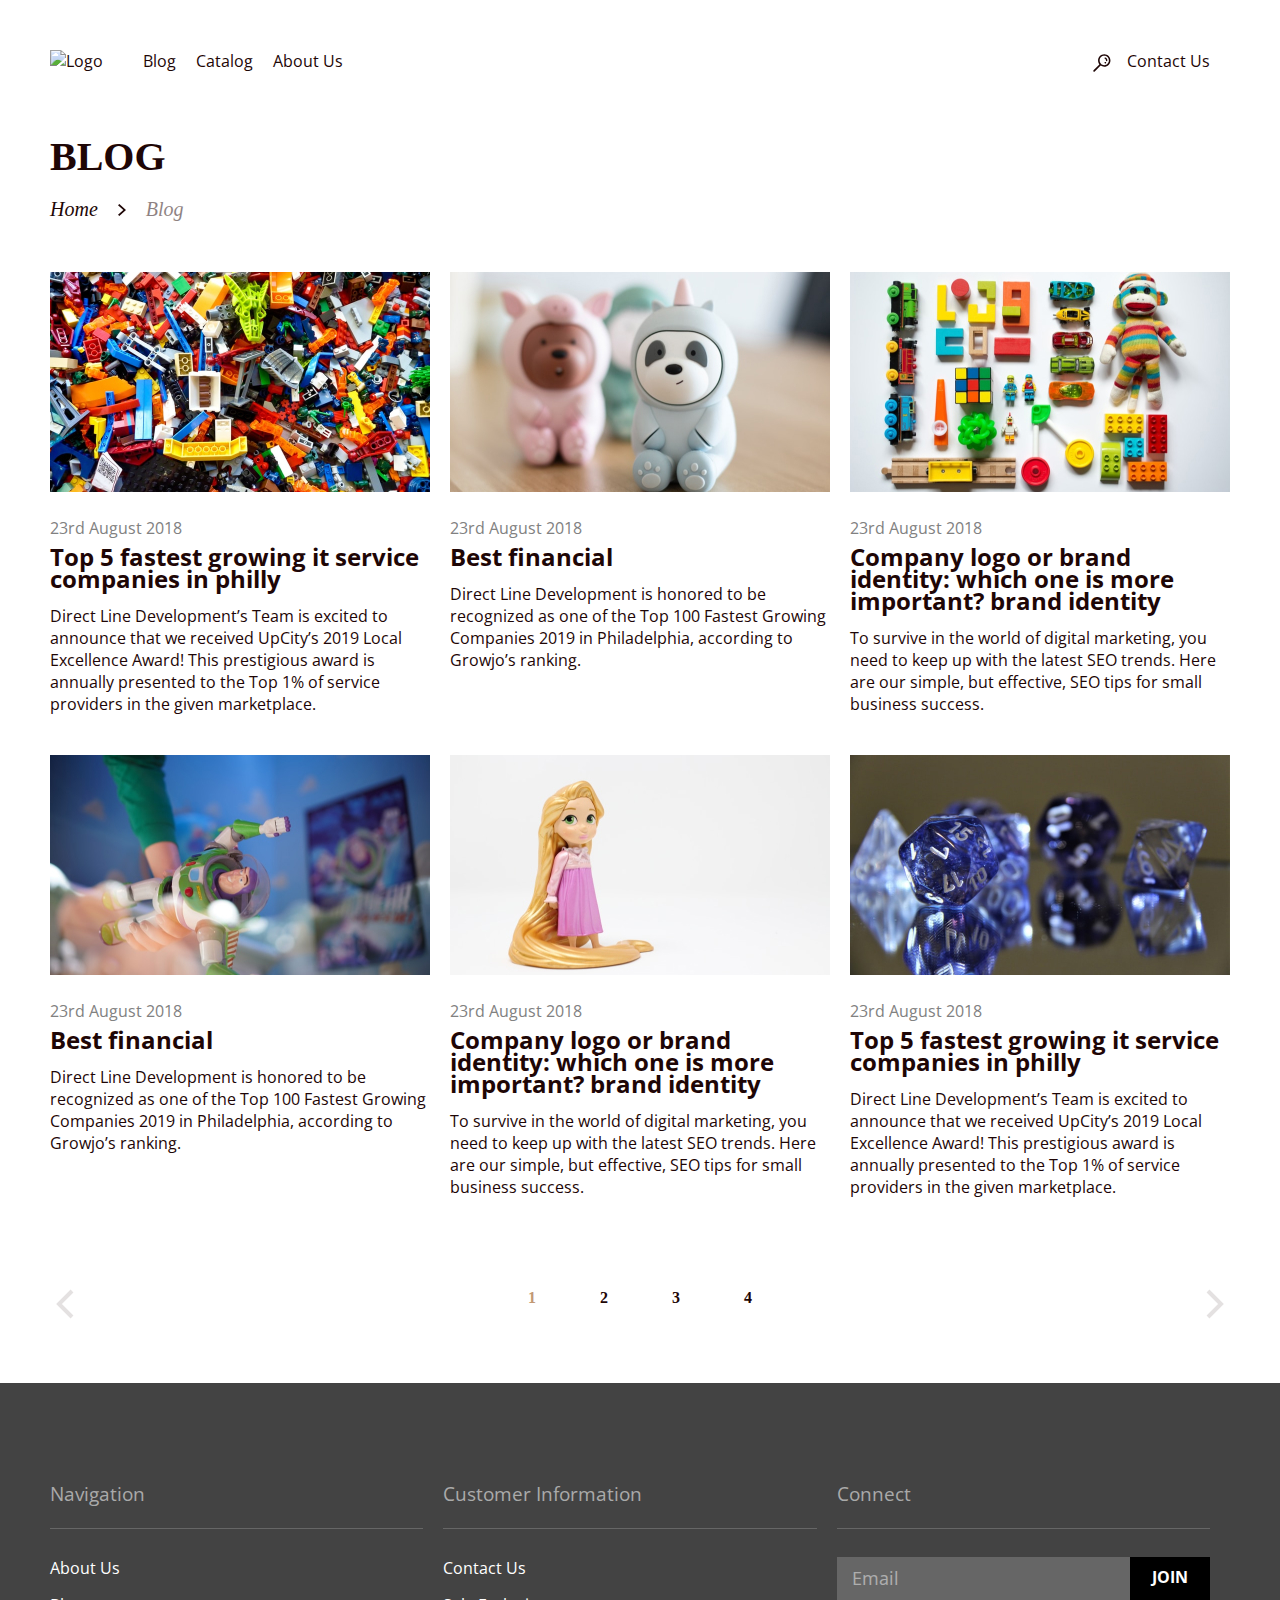
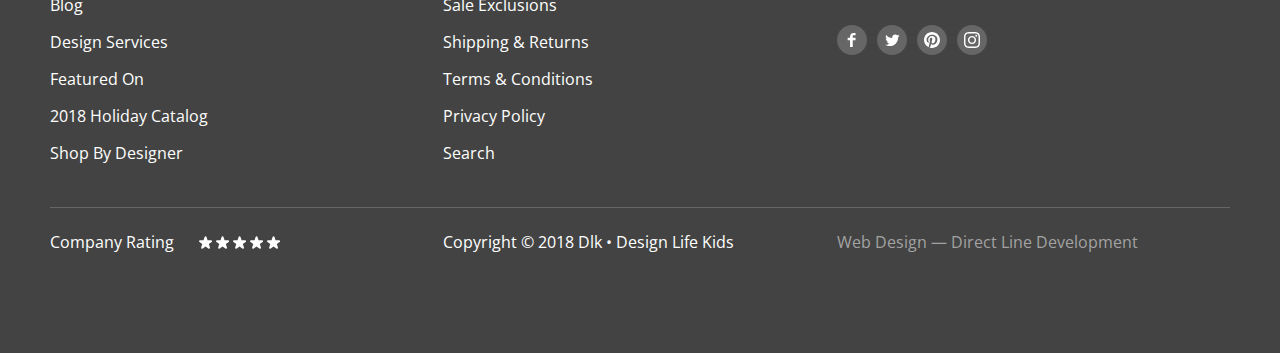
==== commit bcfb8afb: "Some fixes for making criteria" ====
--- a/blog.html
+++ b/blog.html
@@ -4,6 +4,7 @@
     <meta charset="UTF-8">
     <meta http-equiv="X-UA-Compatible" content="IE=edge">
     <meta name="viewport" content="width=device-width, initial-scale=1.0">
+    <link rel="stylesheet" href="css/normalize.css">
     <link rel="stylesheet" href="css/common.css">
     <link rel="stylesheet" href="css/blog.css">
     <link rel="preconnect" href="https://fonts.googleapis.com">
@@ -101,27 +102,27 @@
                     <p>Direct Line Development’s Team is excited to announce that we received UpCity’s 2019 Local Excellence Award! This prestigious award is annually presented to the Top 1% of service providers in the given marketplace.</p>
                 </li>
             </ul>
-            <nav class="blog__navigation">
-                <button class="blog__button">
+            <nav class="pagination">
+                <button class="pagination-button">
                     <svg width="18" height="30" viewBox="0 0 18 30" fill="none" xmlns="http://www.w3.org/2000/svg">
                         <path d="M16 2L3 15L16 28" stroke="#E4E1E1" stroke-width="4"/>
                     </svg>                        
                 </button>
-                <ul class="blog__pagination undotted">
-                    <li class="blog__pagination-link">
+                <ul class="pagination-pages undotted">
+                    <li class="pagination-link">
                         <a href="#">1</a>
                     </li>
-                    <li class="blog__pagination-link">
+                    <li class="pagination-link">
                         <a href="#">2</a>
                     </li>
-                    <li class="blog__pagination-link">
+                    <li class="pagination-link">
                         <a href="#">3</a>
                     </li>
-                    <li class="blog__pagination-link">
+                    <li class="pagination-link">
                         <a href="#">4</a>
                     </li>
                 </ul>
-                <button class="blog__button">
+                <button class="pagination-button">
                     <svg width="18" height="30" viewBox="0 0 18 30" fill="none" xmlns="http://www.w3.org/2000/svg">
                         <path d="M2 2L15 15L2 28" stroke="#E4E1E1" stroke-width="4"/>
                     </svg>                        
@@ -180,7 +181,7 @@
                     </ul>
                 </nav>
                 <div class="footer__column">
-                    <h3 class="footer__title">Connect</h4>
+                    <h3 class="footer__title">Connect</h3>
                     <div class="footer__join">
                         <input type="email" name="joi" id="join" placeholder="Email" class="footer__input">
                         <a href="#" class="button">Join</a>
@@ -215,31 +216,31 @@
                         <input class="footer__stars-radio" id="star-rating-5" type="radio" name="rating" value="1" aria-label="One star">
                         <label class="footer__star" for="star-rating-5">
                             <svg width="14" height="13" viewBox="0 0 14 13" fill="none" xmlns="http://www.w3.org/2000/svg">
-                                <path d="M5.60845 0.927052C5.9078 0.0057416 7.21121 0.00574088 7.51056 0.927052L8.58013 4.21885H12.0413C13.0101 4.21885 13.4128 5.45846 12.6291 6.02786L9.82895 8.06231L10.8985 11.3541C11.1979 12.2754 10.1434 13.0415 9.35968 12.4721L6.55951 10.4377L3.75934 12.4721C2.97563 13.0415 1.92115 12.2754 2.2205 11.3541L3.29007 8.06231L0.4899 6.02787C-0.293814 5.45846 0.108961 4.21885 1.07768 4.21885H4.53888L5.60845 0.927052Z" fill="#FFFFFF";/>
+                                <path d="M5.60845 0.927052C5.9078 0.0057416 7.21121 0.00574088 7.51056 0.927052L8.58013 4.21885H12.0413C13.0101 4.21885 13.4128 5.45846 12.6291 6.02786L9.82895 8.06231L10.8985 11.3541C11.1979 12.2754 10.1434 13.0415 9.35968 12.4721L6.55951 10.4377L3.75934 12.4721C2.97563 13.0415 1.92115 12.2754 2.2205 11.3541L3.29007 8.06231L0.4899 6.02787C-0.293814 5.45846 0.108961 4.21885 1.07768 4.21885H4.53888L5.60845 0.927052Z" fill="#FFFFFF"/>
                             </svg>
                         </label>
                         <input class="footer__stars-radio" id="star-rating-4" type="radio" name="rating" value="4" aria-label="Two stars">
                         <label class="footer__star" for="star-rating-4">
                             <svg width="14" height="13" viewBox="0 0 14 13" fill="none" xmlns="http://www.w3.org/2000/svg">
-                                <path d="M5.60845 0.927052C5.9078 0.0057416 7.21121 0.00574088 7.51056 0.927052L8.58013 4.21885H12.0413C13.0101 4.21885 13.4128 5.45846 12.6291 6.02786L9.82895 8.06231L10.8985 11.3541C11.1979 12.2754 10.1434 13.0415 9.35968 12.4721L6.55951 10.4377L3.75934 12.4721C2.97563 13.0415 1.92115 12.2754 2.2205 11.3541L3.29007 8.06231L0.4899 6.02787C-0.293814 5.45846 0.108961 4.21885 1.07768 4.21885H4.53888L5.60845 0.927052Z" fill="#FFFFFF";/>
+                                <path d="M5.60845 0.927052C5.9078 0.0057416 7.21121 0.00574088 7.51056 0.927052L8.58013 4.21885H12.0413C13.0101 4.21885 13.4128 5.45846 12.6291 6.02786L9.82895 8.06231L10.8985 11.3541C11.1979 12.2754 10.1434 13.0415 9.35968 12.4721L6.55951 10.4377L3.75934 12.4721C2.97563 13.0415 1.92115 12.2754 2.2205 11.3541L3.29007 8.06231L0.4899 6.02787C-0.293814 5.45846 0.108961 4.21885 1.07768 4.21885H4.53888L5.60845 0.927052Z" fill="#FFFFFF"/>
                             </svg>
                         </label>
                         <input class="footer__stars-radio" id="star-rating-3" type="radio" name="rating" value="3" aria-label="Three stars">
                         <label class="footer__star" for="star-rating-3">
                             <svg width="14" height="13" viewBox="0 0 14 13" fill="none" xmlns="http://www.w3.org/2000/svg">
-                                <path d="M5.60845 0.927052C5.9078 0.0057416 7.21121 0.00574088 7.51056 0.927052L8.58013 4.21885H12.0413C13.0101 4.21885 13.4128 5.45846 12.6291 6.02786L9.82895 8.06231L10.8985 11.3541C11.1979 12.2754 10.1434 13.0415 9.35968 12.4721L6.55951 10.4377L3.75934 12.4721C2.97563 13.0415 1.92115 12.2754 2.2205 11.3541L3.29007 8.06231L0.4899 6.02787C-0.293814 5.45846 0.108961 4.21885 1.07768 4.21885H4.53888L5.60845 0.927052Z" fill="#FFFFFF";/>
+                                <path d="M5.60845 0.927052C5.9078 0.0057416 7.21121 0.00574088 7.51056 0.927052L8.58013 4.21885H12.0413C13.0101 4.21885 13.4128 5.45846 12.6291 6.02786L9.82895 8.06231L10.8985 11.3541C11.1979 12.2754 10.1434 13.0415 9.35968 12.4721L6.55951 10.4377L3.75934 12.4721C2.97563 13.0415 1.92115 12.2754 2.2205 11.3541L3.29007 8.06231L0.4899 6.02787C-0.293814 5.45846 0.108961 4.21885 1.07768 4.21885H4.53888L5.60845 0.927052Z" fill="#FFFFFF"/>
                             </svg>
                         </label>
                         <input class="footer__stars-radio" id="star-rating-2" type="radio" name="rating" value="2" aria-label="Four stars">
                         <label class="footer__star" for="star-rating-2">
                             <svg width="14" height="13" viewBox="0 0 14 13" fill="none" xmlns="http://www.w3.org/2000/svg">
-                                <path d="M5.60845 0.927052C5.9078 0.0057416 7.21121 0.00574088 7.51056 0.927052L8.58013 4.21885H12.0413C13.0101 4.21885 13.4128 5.45846 12.6291 6.02786L9.82895 8.06231L10.8985 11.3541C11.1979 12.2754 10.1434 13.0415 9.35968 12.4721L6.55951 10.4377L3.75934 12.4721C2.97563 13.0415 1.92115 12.2754 2.2205 11.3541L3.29007 8.06231L0.4899 6.02787C-0.293814 5.45846 0.108961 4.21885 1.07768 4.21885H4.53888L5.60845 0.927052Z" fill="#FFFFFF";/>
+                                <path d="M5.60845 0.927052C5.9078 0.0057416 7.21121 0.00574088 7.51056 0.927052L8.58013 4.21885H12.0413C13.0101 4.21885 13.4128 5.45846 12.6291 6.02786L9.82895 8.06231L10.8985 11.3541C11.1979 12.2754 10.1434 13.0415 9.35968 12.4721L6.55951 10.4377L3.75934 12.4721C2.97563 13.0415 1.92115 12.2754 2.2205 11.3541L3.29007 8.06231L0.4899 6.02787C-0.293814 5.45846 0.108961 4.21885 1.07768 4.21885H4.53888L5.60845 0.927052Z" fill="#FFFFFF"/>
                             </svg>
                         </label>
                         <input class="footer__stars-radio" id="star-rating-1" type="radio" name="rating" value="1" aria-label="Five stars">
                         <label class="footer__star" for="star-rating-1">
                             <svg width="14" height="13" viewBox="0 0 14 13" fill="none" xmlns="http://www.w3.org/2000/svg">
-                                <path d="M5.60845 0.927052C5.9078 0.0057416 7.21121 0.00574088 7.51056 0.927052L8.58013 4.21885H12.0413C13.0101 4.21885 13.4128 5.45846 12.6291 6.02786L9.82895 8.06231L10.8985 11.3541C11.1979 12.2754 10.1434 13.0415 9.35968 12.4721L6.55951 10.4377L3.75934 12.4721C2.97563 13.0415 1.92115 12.2754 2.2205 11.3541L3.29007 8.06231L0.4899 6.02787C-0.293814 5.45846 0.108961 4.21885 1.07768 4.21885H4.53888L5.60845 0.927052Z" fill="#FFFFFF";/>
+                                <path d="M5.60845 0.927052C5.9078 0.0057416 7.21121 0.00574088 7.51056 0.927052L8.58013 4.21885H12.0413C13.0101 4.21885 13.4128 5.45846 12.6291 6.02786L9.82895 8.06231L10.8985 11.3541C11.1979 12.2754 10.1434 13.0415 9.35968 12.4721L6.55951 10.4377L3.75934 12.4721C2.97563 13.0415 1.92115 12.2754 2.2205 11.3541L3.29007 8.06231L0.4899 6.02787C-0.293814 5.45846 0.108961 4.21885 1.07768 4.21885H4.53888L5.60845 0.927052Z" fill="#FFFFFF"/>
                             </svg>
                         </label>
                         <p class="footer__rating-text">Company Rating</p>
--- a/css/common.css
+++ b/css/common.css
@@ -182,35 +182,41 @@
     background-image: url("../img/categories1.png");
     background-color: #DBE4DB;
     background-blend-mode: multiply;
+    z-index: -1;
 }
 
 .categories__item:nth-child(2)::after {
     background-image: url("../img/categories2.png");
     background-color: #EADDD3;
     background-blend-mode: multiply;
+    z-index: -1;
 }
 
 .categories__item:nth-child(3)::after {
     background-image: url("../img/categories3.png");
     background-color: #F8F2DA;
+    z-index: -1;
 }
 
 .categories__item:nth-child(4)::after {
     background-image: url("../img/categories4.png");
     background-color: #D5D4E1;
     background-blend-mode: multiply;
+    z-index: -1;
 }
 
 .categories__item:nth-child(5)::after {
     background-image: url("../img/categories5.png");
     background-color: #F3D0DB;
     background-blend-mode: multiply;
+    z-index: -1;
 }
 
 .categories__item:nth-child(6)::after {
     background-image: url("../img/categories6.png");
     background-color: #E5EAF8;
     background-blend-mode: multiply;
+    z-index: -1;
 }
 
 .categories__item:last-child {
@@ -227,7 +233,7 @@
     color: #FFFFFF;
     text-shadow: 0px 0px 40px rgba(147, 3, 3, 0.25);
     max-width: 200px;
-    z-index: 2;
+    /* z-index: 2; */
 }
 
 .footer {
@@ -352,7 +358,7 @@
 
 .footer__input:focus {
     outline: none;
-    border: 1px solid #FFFDFD;
+    outline: 1px solid #FFFDFD;
 }
 
 .footer__input::placeholder {
@@ -385,6 +391,7 @@
     width: 0;
     height: 0;
     position: absolute;
+    opacity: 0;
 }
 
 .checkbox-label,
@@ -418,17 +425,34 @@
     border-radius: 3px;
 }
 
-.checkbox-label:after,
-.radio-label:after {
+.radio-label:before {
+    width: 18px;
+    height: 18px;
+    border-radius: 100%;
+}
+
+.checkbox-label:after {
     content: url('data:image/svg+xml; utf8, <svg width="15" height="15" viewBox="0 0 15 15" fill="none" xmlns="http://www.w3.org/2000/svg"><mask id="path-1-inside-1_30016_2118" fill="white"><path fill-rule="evenodd" clip-rule="evenodd" d="M14.0995 0.27329C14.7769 0.645909 15.0241 1.49719 14.6515 2.17468L8.33975 13.6505C7.57502 15.0409 5.60377 15.1135 4.73896 13.783L0.825952 7.76298C0.404568 7.11469 0.588506 6.24755 1.23679 5.82617C1.88507 5.40479 2.75221 5.58872 3.17359 6.23701L6.44962 11.277L12.1981 0.825306C12.5707 0.147817 13.422 -0.0993293 14.0995 0.27329Z"/></mask><path d="M14.6515 2.17468L17.1049 3.52405L17.1049 3.52405L14.6515 2.17468ZM14.0995 0.27329L15.4488 -2.18011L15.4488 -2.18012L14.0995 0.27329ZM8.33975 13.6505L10.7932 14.9999L10.7932 14.9999L8.33975 13.6505ZM4.73896 13.783L2.39132 15.309L2.39132 15.309L4.73896 13.783ZM0.825952 7.76298L-1.52169 9.28894H-1.52169L0.825952 7.76298ZM1.23679 5.82617L2.76276 8.17381L2.76276 8.17381L1.23679 5.82617ZM3.17359 6.23701L5.52124 4.71104L3.17359 6.23701ZM6.44962 11.277L4.10197 12.803L6.64993 16.7229L8.90302 12.6264L6.44962 11.277ZM12.1981 0.825306L9.74467 -0.524069L9.74467 -0.524067L12.1981 0.825306ZM17.1049 3.52405C18.2227 1.49158 17.4813 -1.06226 15.4488 -2.18011L12.7501 2.72669C12.0726 2.35408 11.8255 1.5028 12.1981 0.825306L17.1049 3.52405ZM10.7932 14.9999L17.1049 3.52405L12.1981 0.825305L5.88634 12.3012L10.7932 14.9999ZM2.39132 15.309C4.40921 18.4134 9.0088 18.2442 10.7932 14.9999L5.88634 12.3012C6.14125 11.8377 6.79833 11.8135 7.0866 12.257L2.39132 15.309ZM-1.52169 9.28894L2.39132 15.309L7.0866 12.257L3.17359 6.23701L-1.52169 9.28894ZM-0.289177 3.47853C-2.23403 4.74268 -2.78584 7.34409 -1.52169 9.28894L3.17359 6.23701C3.59498 6.88529 3.41104 7.75243 2.76276 8.17381L-0.289177 3.47853ZM5.52124 4.71104C4.25708 2.76619 1.65567 2.21438 -0.289178 3.47853L2.76276 8.17381C2.11447 8.5952 1.24734 8.41126 0.825952 7.76298L5.52124 4.71104ZM8.79726 9.75107L5.52124 4.71104L0.825952 7.76298L4.10197 12.803L8.79726 9.75107ZM9.74467 -0.524067L3.99621 9.92767L8.90302 12.6264L14.6515 2.17468L9.74467 -0.524067ZM15.4488 -2.18012C13.4164 -3.29797 10.8625 -2.55653 9.74467 -0.524069L14.6515 2.17468C14.2789 2.85217 13.4276 3.09931 12.7501 2.72669L15.4488 -2.18012Z" fill="%23C29974" mask="url(%23path-1-inside-1_30016_2118)"/></svg>');
     bottom: 0;
     left: 4px;
     opacity: 0;
 }
 
-.checkbox-input:checked + .checkbox-label:after,
-.radio-input:checked + .radio-label:after {
+.radio-label:after {
+    content: url('data:image/svg+xml; utf8, <svg width="12" height="12" viewBox="0 0 12 12" fill="none" xmlns="http://www.w3.org/2000/svg"><circle cx="6" cy="6" r="5" fill="%23C29974" stroke="%23C29974" stroke-width="2"/></svg>');
+    bottom: 0;
+    left: 5px;
+    opacity: 0;
+}
+
+.checkbox-input:checked + .checkbox-label::after,
+.radio-input:checked + .radio-label::after {
     opacity: 1;
+}
+
+.checkbox-input:focus-visible + .checkbox-label,
+.radio-input:focus-visible + .radio-label {
+    outline: auto;
 }
 
 input,
@@ -450,6 +474,11 @@
     color: #1E0606;
 }
 
+input:focus,
+textarea:focus {
+    outline: 1px solid #C29974;
+}
+
 .input-wrapper {
     display: flex;
     flex-direction: column;
@@ -461,7 +490,58 @@
     flex-direction: row;
 }
 
+fieldset {
+    border: none;
+    padding: 0;
+    margin: 0;
+}
+
+legend {
+    margin-bottom: 15px;
+}
+
 label {
     font-size: 14px;
     line-height: 19px
+}
+
+.pagination {
+    display: flex;
+    margin-bottom: 60px;
+}
+
+.pagination-pages {
+    display: flex;
+    margin: 0 auto;
+}
+
+.pagination-button {
+    border: none;
+    cursor: pointer;
+    background: none;
+}
+
+.pagination-button:hover path {
+    stroke: #C29974;
+}
+
+.pagination-button:active path {
+    stroke: #D4B79E;
+}
+
+.pagination-link {
+    font-family: 'Montserrat';
+    font-weight: 700;
+    line-height: 20px;
+    text-transform: uppercase;
+    margin-right: 64px;
+}
+
+.pagination-link:last-child {
+    margin-right: 0;
+}
+
+.pagination-link:first-child a {
+    /* Красим просто для красоты */
+    color: #C29974;
 }--- a/css/blog.css
+++ b/css/blog.css
@@ -25,48 +25,4 @@
 
 .blog__list h2 {
     margin-bottom: 15px;
-}
-
-.blog__navigation,
-.blog__pagination {
-    display: flex;
-}
-
-.blog__navigation {
-    margin-bottom: 60px;
-}
-
-.blog__pagination {
-    margin: 0 auto;
-}
-
-.blog__button {
-    border: none;
-    cursor: pointer;
-    background: none;
-}
-
-.blog__button:hover path {
-    stroke: #C29974;
-}
-
-.blog__button:active path {
-    stroke: #D4B79E;
-}
-
-.blog__pagination-link {
-    font-family: 'Montserrat';
-    font-weight: 700;
-    line-height: 20px;
-    text-transform: uppercase;
-    margin-right: 64px;
-}
-
-.blog__pagination-link:last-child {
-    margin-right: 0;
-}
-
-.blog__pagination-link:first-child a {
-    /* Красим просто для красоты */
-    color: #C29974;
 }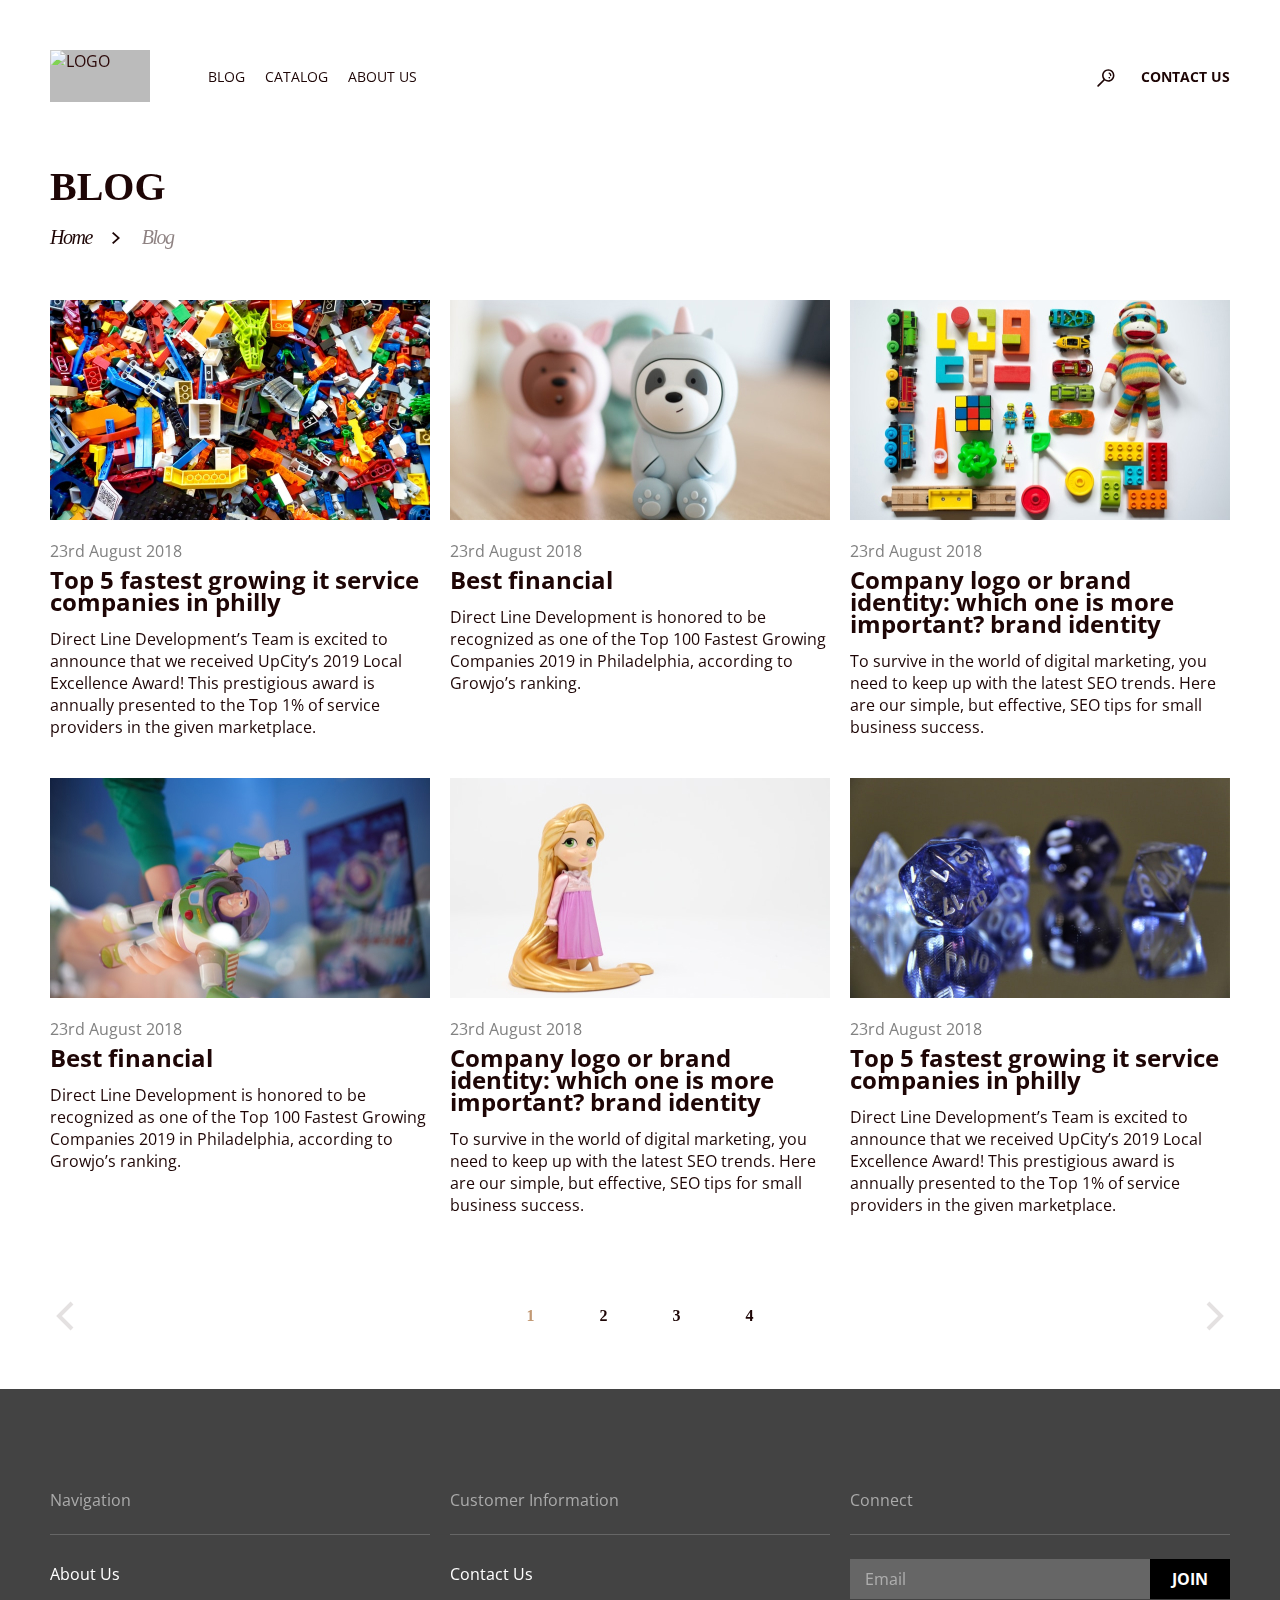
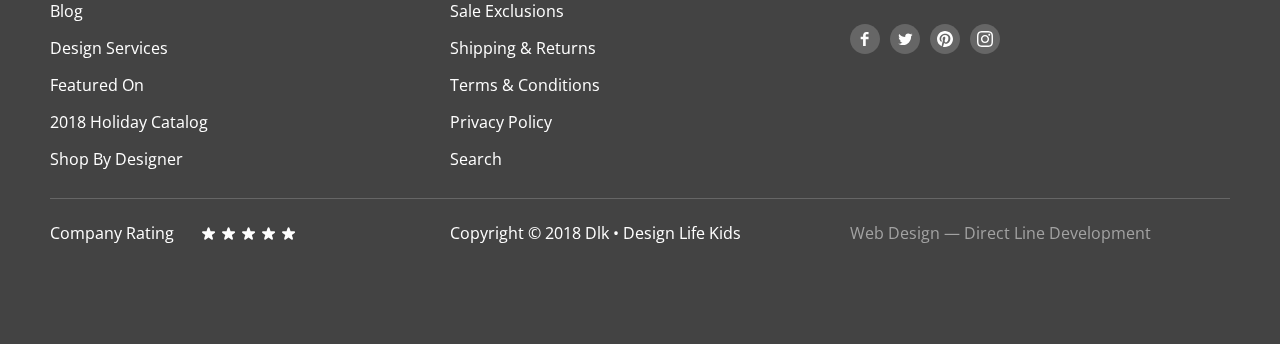
==== commit 1ca9e341: "Logo background for broken image" ====
--- a/blog.html
+++ b/blog.html
@@ -15,8 +15,8 @@
 
 <body>
     <header class="header wrapper">
-        <a href="/">
-            <img src="img/logo.png" alt="Logo" class="logo">
+        <a href="/" class="logo">
+            <img src="img/logo.png" alt="Logo" class="logo__image">
         </a>
         <nav class="header__menu">
             <ul class="header__list undotted">
@@ -36,7 +36,7 @@
                 <path d="M11.2614 0.26001C7.83851 0.26001 5.05615 3.08001 5.05615 6.52001C5.05615 7.98001 5.55657 9.30002 6.37727 10.38L0.492277 16.32C0.151988 16.68 0.151988 17.24 0.492277 17.58C0.67243 17.76 0.892618 17.84 1.1128 17.84C1.35301 17.84 1.57319 17.76 1.75334 17.58L7.63834 11.62C8.65921 12.36 9.90026 12.78 11.2414 12.78C14.6643 12.78 17.4467 9.96001 17.4467 6.52001C17.4667 3.06001 14.6843 0.26001 11.2614 0.26001ZM11.2614 11.2C8.71926 11.2 6.65751 9.10001 6.65751 6.52001C6.65751 3.94001 8.71926 1.84001 11.2614 1.84001C13.8036 1.84001 15.8653 3.94001 15.8653 6.52001C15.8653 9.10001 13.8036 11.2 11.2614 11.2ZM14.364 6.60001C14.324 6.94001 14.0238 7.20001 13.6835 7.20001C13.6434 7.20001 13.6234 7.20001 13.5834 7.20001C13.2031 7.14001 12.9428 6.80001 12.9829 6.42001C13.123 5.38001 11.962 4.84001 11.902 4.82001C11.5617 4.66001 11.4015 4.24001 11.5617 3.90001C11.7218 3.56001 12.1221 3.40001 12.4825 3.54001C12.5625 3.56001 14.6443 4.52001 14.364 6.60001ZM12.9028 8.12001C13.0429 8.26001 13.143 8.48002 13.143 8.68002C13.143 8.90002 13.0629 9.10001 12.9028 9.24002C12.7627 9.38002 12.5425 9.48002 12.3423 9.48002C12.1422 9.48002 11.922 9.40001 11.7819 9.24002C11.6417 9.10001 11.5417 8.88002 11.5417 8.68002C11.5417 8.48002 11.6217 8.26001 11.7819 8.12001C11.922 7.98001 12.1422 7.88002 12.3423 7.88002C12.5425 7.88002 12.7427 7.96001 12.9028 8.12001Z" fill="#1E0606"/>
             </svg>
         </button>
-        <a href="contact.html" class="header__item">Contact  Us</a>
+        <a href="contact.html" class="header__item header__item_bold">Contact  Us</a>
     </header>
 
     <main>
@@ -184,6 +184,7 @@
                     <h3 class="footer__title">Connect</h3>
                     <div class="footer__join">
                         <input type="email" name="joi" id="join" placeholder="Email" class="footer__input">
+                        <label for="join" class="hidden-text">Join</label>
                         <a href="#" class="button">Join</a>
                     </div>
                     <ul class="footer__communities undotted">
--- a/css/common.css
+++ b/css/common.css
@@ -13,6 +13,10 @@
 h4,
 p {
     margin: 0;
+}
+
+img {
+    display: block;
 }
 
 body {
@@ -41,14 +45,33 @@
     margin: 0 auto;
 }
 
+.logo__image {
+    height: 52px;
+    width: 100px;
+    position: relative;
+}
+
+.logo__image::after {
+    content: '';
+    display: block;
+    height: 52px;
+    width: 100px;
+    background: #BBB;
+    mix-blend-mode: overlay;
+    position: absolute;
+    left: 0;
+    top: 0;
+}
+
 .header {
     display: flex;
     align-items: center;
     margin: 50px auto 60px;
+    text-transform: uppercase;
 }
 
 .header__menu {
-    margin: 0 auto 0 40px;
+    margin: 0 auto 0 58px;
 }
 
 .header__list {
@@ -57,10 +80,20 @@
 
 .header__item {
     margin-right: 20px;
+    font-size: 14px;
+    line-height: 19px;
+}
+
+.header__item_bold {
+    font-weight: 700;
+}
+
+.header__item:last-child {
+    margin-right: 0;
 }
 
 .header__search {
-    margin-right: 23px;
+    margin-right: 33px;
     background-color: transparent;
     border: none;
     width: 17px;
@@ -79,7 +112,7 @@
     font-size: 40px;
     line-height: 49px;
     text-transform: uppercase;
-    margin-bottom: 15px;
+    margin-bottom: 13px;
 }
 
 .breadcrumb__list {
@@ -93,8 +126,9 @@
     font-weight: 400;
     font-size: 20px;
     line-height: 26px;
+    letter-spacing: -1.5px;
     padding-right: 28px;
-    margin-right: 20px;
+    margin-right: 22px;
     position: relative;
 }
 
@@ -155,7 +189,7 @@
 
 .categories__list {
     display: flex;
-    margin-bottom: 33px;
+    margin-bottom: 30px;
 }
 
 .categories__item {
@@ -250,6 +284,7 @@
 .footer__title {
     font-weight: 400;
     line-height: 22px;
+    font-size: 16px;
     color: #AAAAAA;
     position: relative;
     border-bottom: 1px solid #666666;
@@ -279,6 +314,14 @@
     margin-right: 20px;
 }
 
+.footer__column:last-child {
+    margin-right: 0;
+}
+
+.footer__top {
+    margin-bottom: 13px;
+}
+
 .footer__bottom {
     padding-top: 23px;
     border-top: 1px solid #666666;
@@ -290,6 +333,7 @@
 
 .footer__join {
     margin-bottom: 25px;
+    margin-top: -4px;
 }
 
 .footer__reference {
@@ -309,7 +353,7 @@
 }
 
 .footer__star {
-    margin-right: 3px;
+    margin-right: 6px;
 
     /* По-другому не хотят стоять ровно */
     display: flex;
@@ -327,12 +371,8 @@
     fill: #836E5B;
 }
 
-.footer__list {
-    margin-bottom: 28px;
-}
-
 .footer__rating-text {
-    margin-right: 25px;
+    margin-right: 28px;
 }
 
 .footer__stars-radio:checked ~ .footer__rating-text {
@@ -354,6 +394,8 @@
     color: #EBEBEB;
     border: none;
     padding: 9px 15px;
+    font-size: 16px;
+    line-height: 22px;
 }
 
 .footer__input:focus {
@@ -384,6 +426,10 @@
 .field-2-column {
     display: flex;
     justify-content: space-between;
+}
+
+.field-2-column * {
+    width: 100%;
 }
 
 input[type="radio"],
@@ -417,10 +463,10 @@
 
 .checkbox-label:before,
 .radio-label:before {
-    bottom: 0;
+    bottom: 1px;
     left: 0;
-    width: 17px;
-    height: 17px;
+    width: 15px;
+    height: 15px;
     border: 2px solid #C29974;
     border-radius: 3px;
 }
@@ -461,7 +507,7 @@
     outline: none;
     background: #FFFFFF;
     border: 1px solid rgba(0, 0, 0, 0.2);
-    padding: 14px 20px 11px;
+    padding: 13px 20px 11px;
     font-size: 18px;
     line-height: 25px;
 
@@ -483,11 +529,15 @@
     display: flex;
     flex-direction: column;
     margin-bottom: 20px;
-    margin-right: 20px;
+    margin-right: 21px;
 }
 
 .input-wrapper_horizontal {
     flex-direction: row;
+}
+
+.input-wrapper label {
+    margin-bottom: 3px;
 }
 
 fieldset {
@@ -507,7 +557,7 @@
 
 .pagination {
     display: flex;
-    margin-bottom: 60px;
+    margin-bottom: 54px;
 }
 
 .pagination-pages {
@@ -519,6 +569,7 @@
     border: none;
     cursor: pointer;
     background: none;
+    margin-top: -6px;
 }
 
 .pagination-button:hover path {
@@ -534,7 +585,7 @@
     font-weight: 700;
     line-height: 20px;
     text-transform: uppercase;
-    margin-right: 64px;
+    margin-right: 65px;
 }
 
 .pagination-link:last-child {
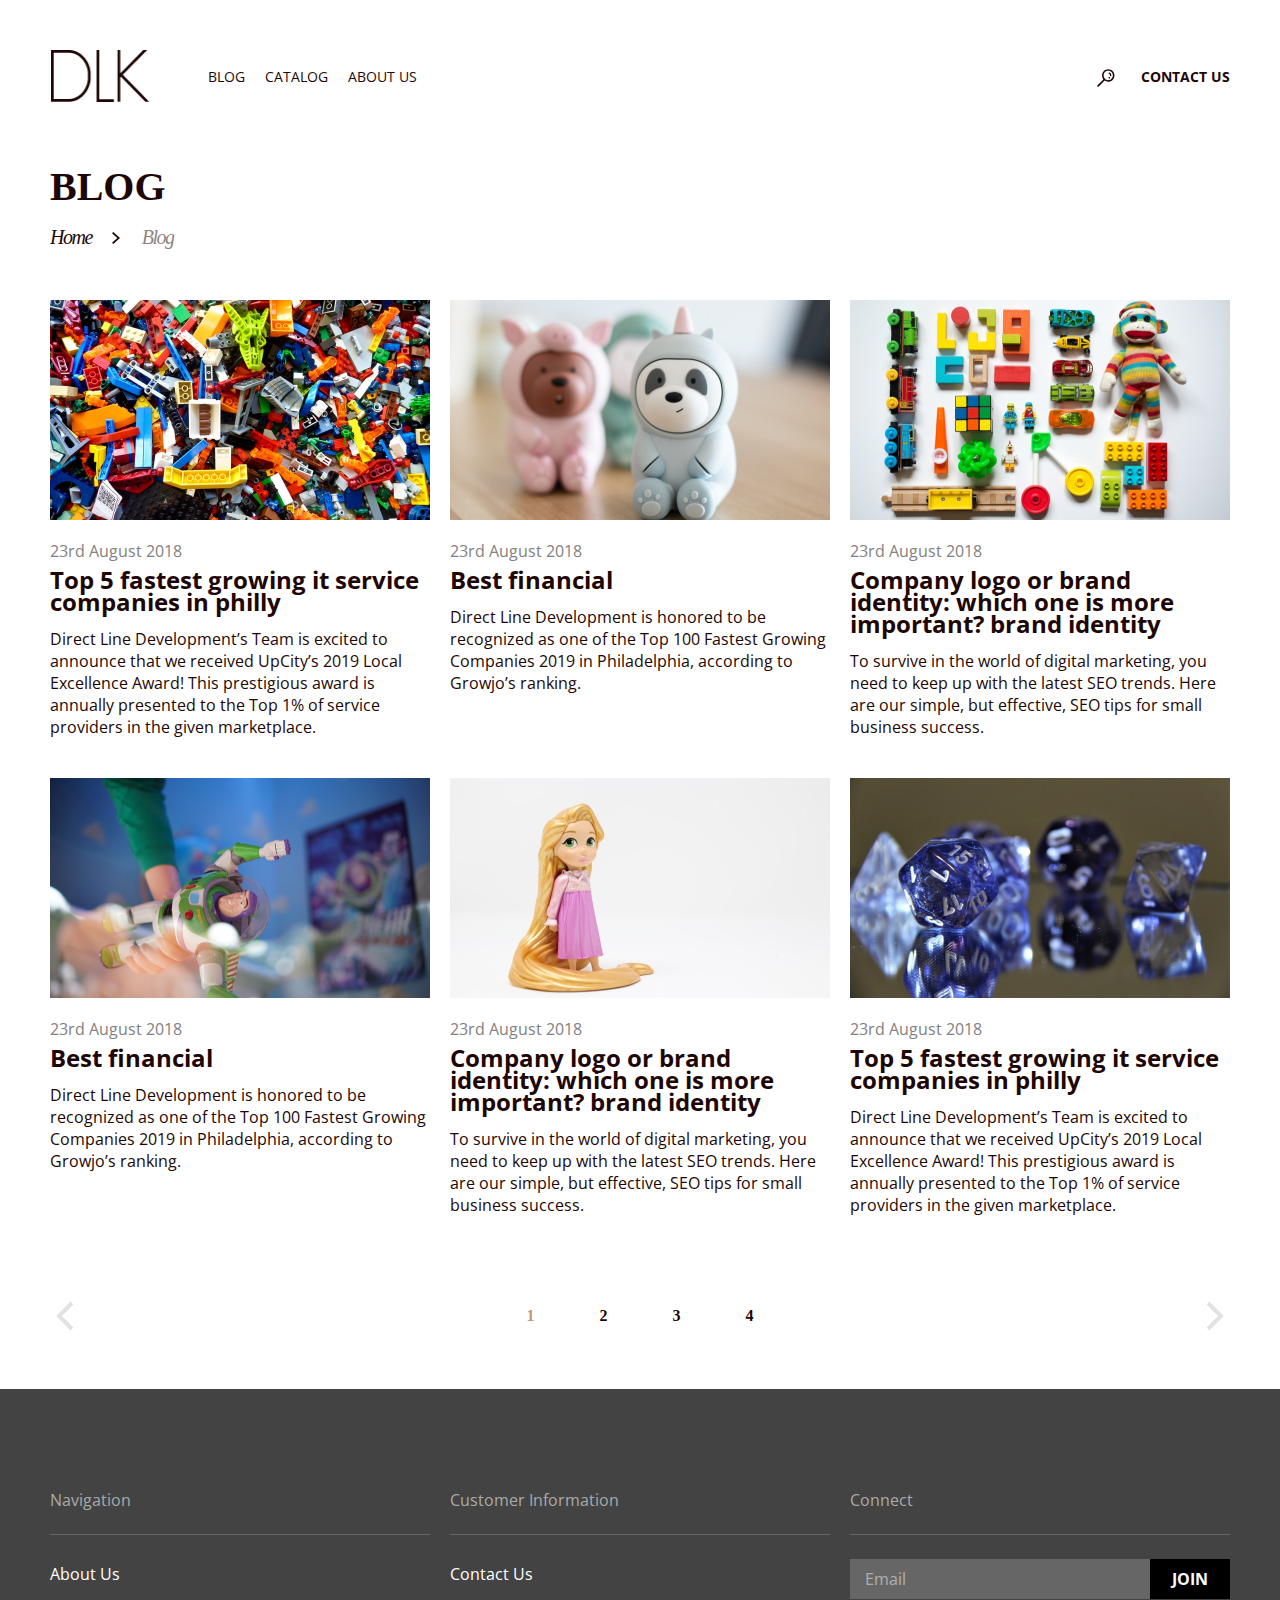
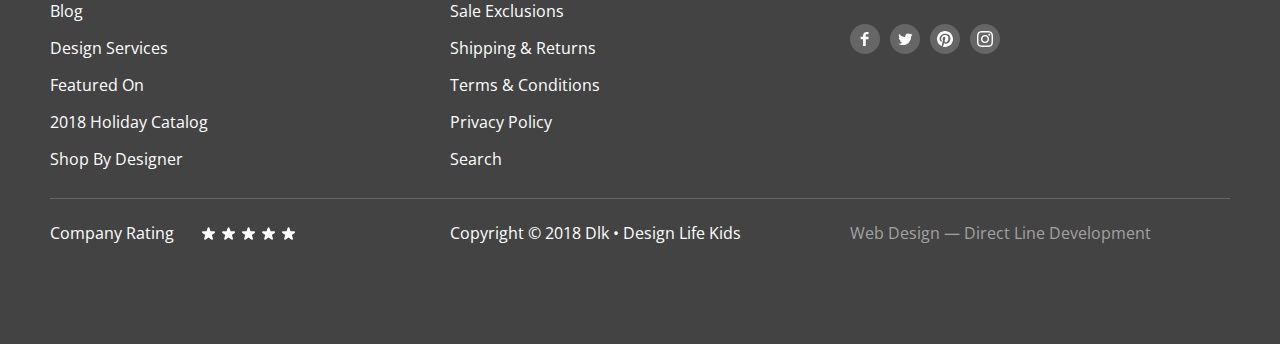
==== commit 35253394: "Fix for criteria" ====
--- a/blog.html
+++ b/blog.html
@@ -16,7 +16,7 @@
 <body>
     <header class="header wrapper">
         <a href="/" class="logo">
-            <img src="img/logo.png" alt="Logo" class="logo__image">
+            <img src="img/logo.png" alt="Logo" class="logo__image" aria-label="Header menu">
         </a>
         <nav class="header__menu">
             <ul class="header__list undotted">
@@ -41,7 +41,7 @@
 
     <main>
         <section class="blog wrapper">
-            <div class="breadcrumb">
+            <div class="breadcrumb wrapper" aria-label="Breadcrumb">
                 <h1 class="breadcrumb__title">Blog</h1>
                 <ul class="breadcrumb__list undotted">
                     <li class="breadcrumb__item">
@@ -55,47 +55,47 @@
             <ul class="blog__list undotted">
                 <li class="blog__item">
                     <a href="#">
-                        <img src="img/blog1.jpg" alt="#">
+                        <img src="img/blog1.jpg" alt="Top 5" class="blog__img">
                         <div class="blog__date">23rd August 2018</div>
                         <h2>Top 5 fastest growing it service companies in philly</h2>
                     </a>
                     <p>Direct Line Development’s Team is excited to announce that we received UpCity’s 2019 Local Excellence Award! This prestigious award is annually presented to the Top 1% of service providers in the given marketplace.</p>
                 </li>
                 <li class="blog__item">
-                    <a href="">
-                        <img src="img/blog2.jpg" alt="#">
+                    <a href="#">
+                        <img src="img/blog2.jpg" alt="Best financial" class="blog__img">
                         <div class="blog__date">23rd August 2018</div>
                         <h2>Best financial</h2>
                     </a>
                     <p>Direct Line Development is honored to be recognized as one of the Top 100 Fastest Growing Companies 2019 in Philadelphia, according to Growjo’s ranking.</p>
                 </li>
                 <li class="blog__item">
-                    <a href="">
-                        <img src="img/blog3.jpg" alt="#">
+                    <a href="#">
+                        <img src="img/blog3.jpg" alt="brand identity" class="blog__img">
                         <div class="blog__date">23rd August 2018</div>
                         <h2>Company logo or brand identity: which one is more important? brand identity</h2>
                     </a>
                     <p>To survive in the world of digital marketing, you need to keep up with the latest SEO trends. Here are our simple, but effective, SEO tips for small business success.</p>
                 </li>
                 <li class="blog__item">
-                    <a href="">
-                        <img src="img/blog4.jpg" alt="#">
+                    <a href="#">
+                        <img src="img/blog4.jpg" alt="Best financial" class="blog__img">
                         <div class="blog__date">23rd August 2018</div>
                         <h2>Best financial</h2>
                     </a>
                     <p>Direct Line Development is honored to be recognized as one of the Top 100 Fastest Growing Companies 2019 in Philadelphia, according to Growjo’s ranking.</p>
                 </li>
                 <li class="blog__item">
-                    <a href="">
-                        <img src="img/blog5.jpg" alt="#">
+                    <a href="#">
+                        <img src="img/blog5.jpg" alt="brand identity" class="blog__img">
                         <div class="blog__date">23rd August 2018</div>
                         <h2>Company logo or brand identity: which one is more important? brand identity</h2>
                     </a>
                     <p>To survive in the world of digital marketing, you need to keep up with the latest SEO trends. Here are our simple, but effective, SEO tips for small business success.</p>
                 </li>
                 <li class="blog__item">
-                    <a href="">
-                        <img src="img/blog6.jpg" alt="#">
+                    <a href="#">
+                        <img src="img/blog6.jpg" alt="Top 5" class="blog__img">
                         <div class="blog__date">23rd August 2018</div>
                         <h2>Top 5 fastest growing it service companies in philly</h2>
                     </a>
@@ -134,7 +134,7 @@
     <footer class="footer">
         <div class="wrapper">
             <div class="footer__top">
-                <nav class="footer__column">
+                <nav class="footer__column" aria-label="Footer navigation">
                     <h3 class="footer__title">Navigation</h3>
                     <ul class="footer__list undotted">
                         <li class="footer__item">
@@ -157,7 +157,7 @@
                         </li>
                     </ul>
                 </nav>
-                <nav class="footer__column">
+                <nav class="footer__column" aria-label="Customer information">
                     <h3 class="footer__title">Customer Information</h3>
                     <ul class="footer__list undotted">
                         <li class="footer__item">
--- a/css/common.css
+++ b/css/common.css
@@ -52,12 +52,11 @@
 }
 
 .logo__image::after {
-    content: '';
+    content: attr(alt);
     display: block;
     height: 52px;
     width: 100px;
     background: #BBB;
-    mix-blend-mode: overlay;
     position: absolute;
     left: 0;
     top: 0;
@@ -344,6 +343,18 @@
 .footer__social {
     margin-right: 10px;
     cursor: pointer;
+    position: relative;
+}
+
+.footer__social img::after {
+    content: attr(alt);
+    display: block;
+    height: 30px;
+    width: 100%;
+    background: #BBB;
+    position: absolute;
+    left: 0;
+    top: 0;
 }
 
 .footer__rating {
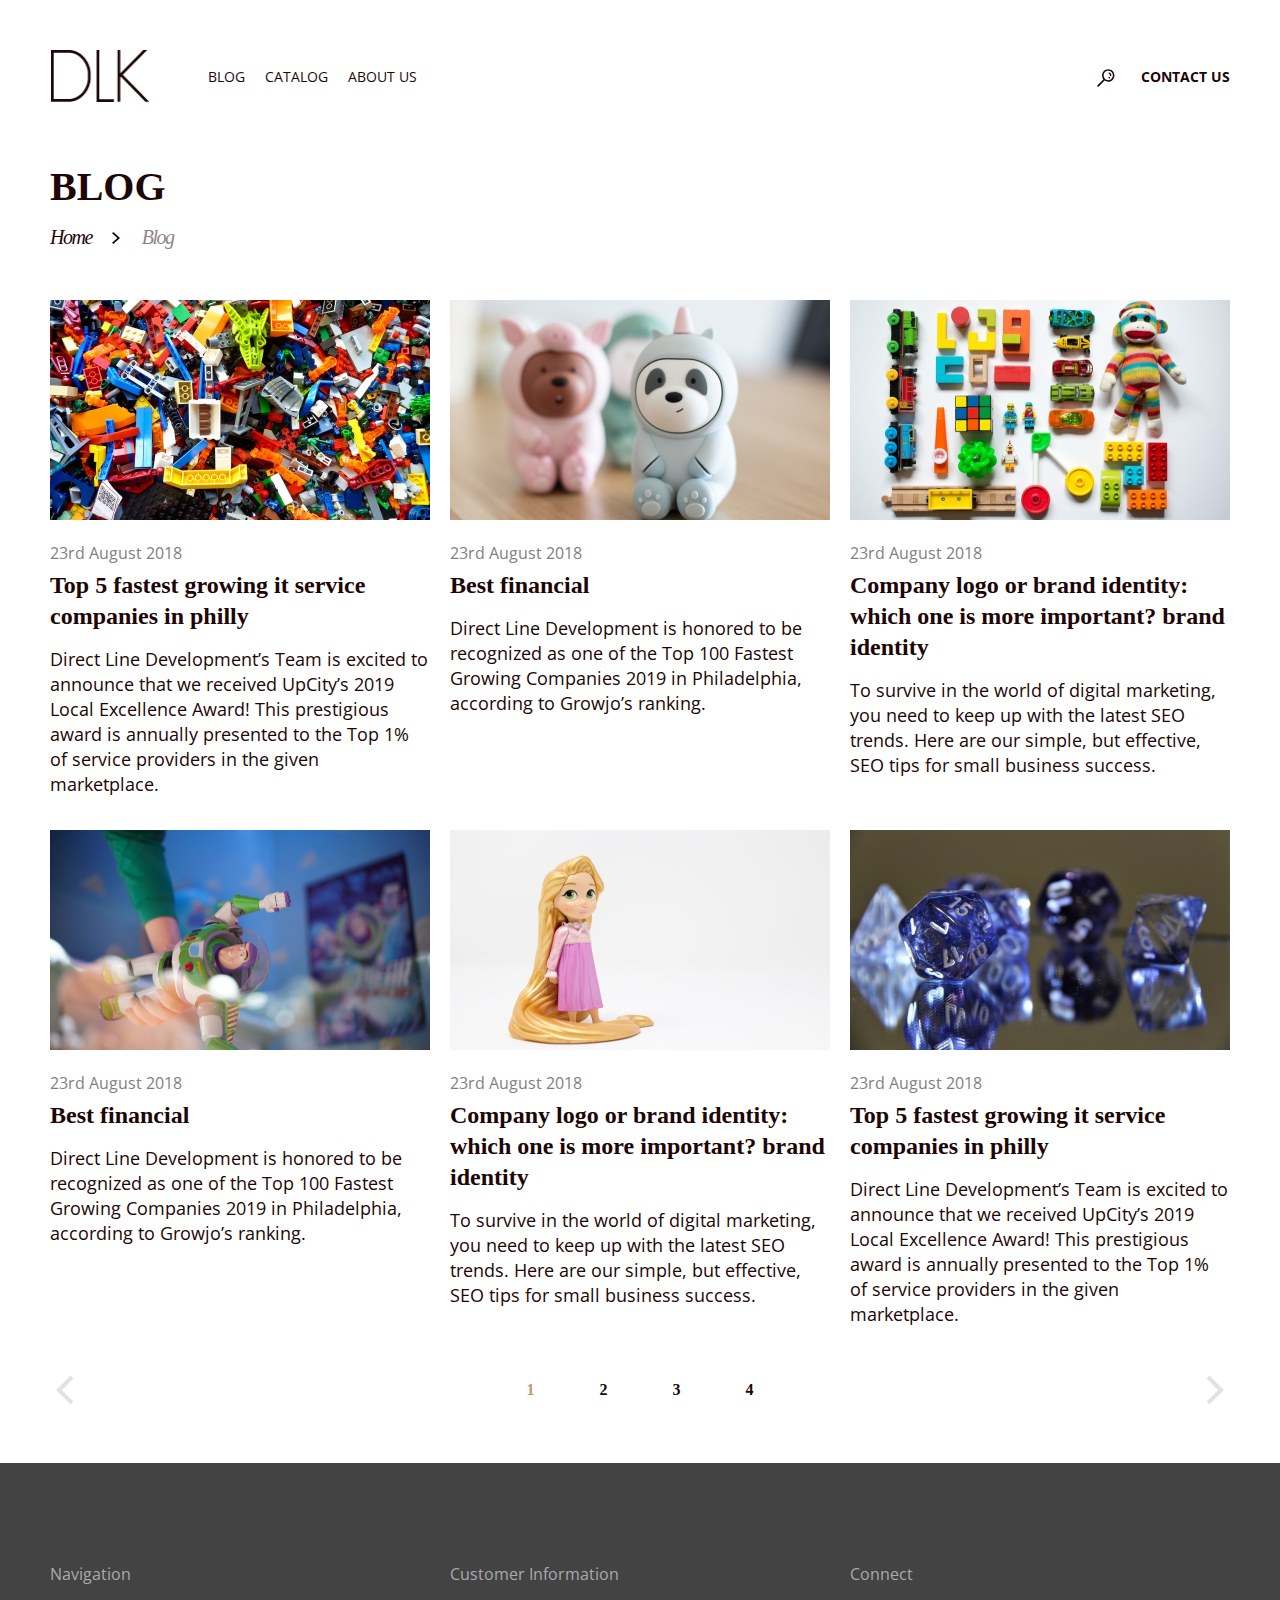
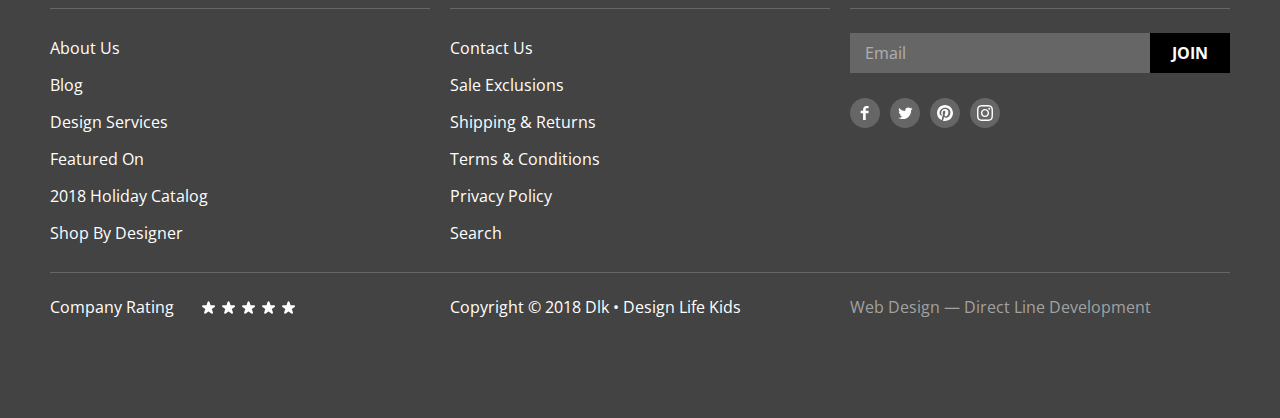
==== commit 32a12749: "Minimize css and js" ====
--- a/blog.html
+++ b/blog.html
@@ -4,9 +4,9 @@
     <meta charset="UTF-8">
     <meta http-equiv="X-UA-Compatible" content="IE=edge">
     <meta name="viewport" content="width=device-width, initial-scale=1.0">
-    <link rel="stylesheet" href="css/normalize.css">
-    <link rel="stylesheet" href="css/common.css">
-    <link rel="stylesheet" href="css/blog.css">
+    <link rel="stylesheet" href="css/normalize.min.css">
+    <link rel="stylesheet" href="css/common.min.css">
+    <link rel="stylesheet" href="css/blog.min.css">
     <link rel="preconnect" href="https://fonts.googleapis.com">
     <link rel="preconnect" href="https://fonts.gstatic.com" crossorigin>
     <link href="https://fonts.googleapis.com/css2?family=Open+Sans:wght@400;700&display=swap" rel="stylesheet">
--- a/css/common.min.css
+++ b/css/common.min.css
@@ -0,0 +1 @@
+*{box-sizing:border-box}a{text-decoration:none;color:#1E0606}h1,h2,h3,h4,p{margin:0}img{display:block}body{font-family:'Open Sans','Arial',sans-serif;font-weight:400;font-size:16px;line-height:22px;color:#1E0606;margin:0}.undotted{list-style-type:none;margin:0;padding:0}.hidden-text{font-size:0;line-height:0}.wrapper{max-width:1180px;width:100%;margin:0 auto}.logo__image{height:52px;width:100px;position:relative}.logo__image::after{content:attr(alt);display:block;height:52px;width:100px;background:#BBB;position:absolute;left:0;top:0}.header{display:flex;align-items:center;margin:50px auto 60px;text-transform:uppercase}.header__menu{margin:0 auto 0 58px}.header__list{display:flex}.header__item{margin-right:20px;font-size:14px;line-height:19px}.header__item_bold{font-weight:700}.header__item:last-child{margin-right:0}.header__search{margin-right:33px;background-color:transparent;border:none;width:17px;height:17px;cursor:pointer}.breadcrumb{display:flex;flex-direction:column}.breadcrumb__title{font-family:'Montserrat';font-weight:700;font-size:40px;line-height:49px;text-transform:uppercase;margin-bottom:13px}.breadcrumb__list{display:flex;margin-bottom:50px}.breadcrumb__item{font-family:'Crimson Text';font-style:italic;font-weight:400;font-size:20px;line-height:26px;letter-spacing:-1.5px;padding-right:28px;margin-right:22px;position:relative}.breadcrumb__item::after{content:url('data:image/svg+xml; utf8, <svg width="8" height="12" viewBox="0 0 8 12" fill="none" xmlns="http://www.w3.org/2000/svg"><path fill-rule="evenodd" clip-rule="evenodd" d="M1.31229 0L0 1.17735L5.37541 6L0 10.8227L1.31229 12L8 6L1.31229 0Z" fill="%231E0606"/></svg>');position:absolute;top:0;right:0}.breadcrumb__item:last-child{opacity:.5}.breadcrumb__item:last-child:after{display:none}.breadcrumb__item:hover:not(.breadcrumb__item:last-child){text-decoration:underline}.button{background:#000;color:#fff;display:inline-block;padding:9px 22px;font-weight:700;font-size:16px;line-height:22px;text-align:center;text-decoration:none;text-transform:uppercase;border:none;cursor:pointer}.button:hover{background:#C29974}.button:active{background:#CFAF91}.button:disabled{background:#C7C1C1;cursor:default}.categories__title{font-family:'Montserrat';font-weight:700;font-size:38px;line-height:46px;text-transform:uppercase;margin:0 0 30px}.categories__name:hover{text-decoration:underline}.categories__list{display:flex;margin-bottom:30px}.categories__item{margin-right:20px;display:flex;align-items:center;justify-content:center;width:280px;height:270px;position:relative}.categories__item::after{content:"";display:block;position:absolute;width:100%;height:100%;background-repeat:no-repeat;background-position:50%}.categories__item:first-child::after{background-image:url(../img/categories1.png);background-color:#DBE4DB;background-blend-mode:multiply;z-index:-1}.categories__item:nth-child(2)::after{background-image:url(../img/categories2.png);background-color:#EADDD3;background-blend-mode:multiply;z-index:-1}.categories__item:nth-child(3)::after{background-image:url(../img/categories3.png);background-color:#F8F2DA;z-index:-1}.categories__item:nth-child(4)::after{background-image:url(../img/categories4.png);background-color:#D5D4E1;background-blend-mode:multiply;z-index:-1}.categories__item:nth-child(5)::after{background-image:url(../img/categories5.png);background-color:#F3D0DB;background-blend-mode:multiply;z-index:-1}.categories__item:nth-child(6)::after{background-image:url(../img/categories6.png);background-color:#E5EAF8;background-blend-mode:multiply;z-index:-1}.categories__item:last-child{margin-right:0}.categories__name{font-family:'Montserrat';font-weight:700;font-size:26px;line-height:32px;text-align:center;text-transform:uppercase;color:#FFF;text-shadow:0 0 40px rgba(147,3,3,0.25);max-width:200px}.footer{background:#434343;padding:100px 0;position:relative}.footer a,.footer p{color:#FFF}.footer__title{font-weight:400;line-height:22px;font-size:16px;color:#AAA;position:relative;border-bottom:1px solid #666;padding-bottom:23px;margin-bottom:28px}.footer__reference.footer__reference{color:#A2A2A2}.footer__column,.footer__rating,.footer__stars,.footer__communities,.footer__join,.footer__top,.footer__bottom{display:flex}.footer__column{position:relative;flex-direction:column;width:380px;margin-right:20px}.footer__column:last-child{margin-right:0}.footer__top{margin-bottom:13px}.footer__bottom{padding-top:23px;border-top:1px solid #666}.footer__item{margin-bottom:15px}.footer__join{margin-bottom:25px;margin-top:-4px}.footer__reference{position:absolute;bottom:0}.footer__social{margin-right:10px;cursor:pointer;position:relative}.footer__social img::after{content:attr(alt);display:block;height:30px;width:100%;background:#BBB;position:absolute;left:0;top:0}.footer__rating{display:flex;flex-direction:row-reverse;margin-right:auto}.footer__star{margin-right:6px;display:flex;align-items:center}.footer__stars-radio:checked ~ .footer__star path{fill:#C29974}.footer__star.footer__star:hover path,.footer__star:hover ~ .footer__star path{fill:#836E5B}.footer__rating-text{margin-right:28px}.footer__stars-radio:checked ~ .footer__rating-text{color:#C29974}.footer__star:hover ~ .footer__rating-text,.footer__rating-text:hover{color:#836E5B}.footer__stars-radio:focus + .footer__star{outline:auto}.footer__input{width:100%;background-color:#666;color:#EBEBEB;border:none;padding:9px 15px;font-size:16px;line-height:22px}.footer__input:focus{outline:none;outline:1px solid #FFFDFD}.footer__input::placeholder{color:#EBEBEB}.header__search:hover,.logo:hover,.header__item:hover,.footer__social:hover,.footer__item:hover{opacity:.5}.header__search:active,.logo:active,.header__item:active,.footer__social:active,.footer__item:active{opacity:.25}.field-2-column{display:flex;justify-content:space-between}.field-2-column *{width:100%}input[type="radio"],input[type="checkbox"]{width:0;height:0;position:absolute;opacity:0}.checkbox-label,.radio-label{position:relative;padding-left:35px;cursor:pointer}.checkbox-label:hover,.radio-label:hover{text-decoration:underline}.checkbox-label:before,.checkbox-label:after,.radio-label:before,.radio-label:after{content:'';display:block;position:absolute}.radio-label:before,.radio-label:after{border-radius:50%}.checkbox-label:before,.radio-label:before{bottom:1px;left:0;width:15px;height:15px;border:2px solid #C29974;border-radius:3px}.radio-label:before{width:18px;height:18px;border-radius:100%}.checkbox-label:after{content:url('data:image/svg+xml; utf8, <svg width="15" height="15" viewBox="0 0 15 15" fill="none" xmlns="http://www.w3.org/2000/svg"><mask id="path-1-inside-1_30016_2118" fill="white"><path fill-rule="evenodd" clip-rule="evenodd" d="M14.0995 0.27329C14.7769 0.645909 15.0241 1.49719 14.6515 2.17468L8.33975 13.6505C7.57502 15.0409 5.60377 15.1135 4.73896 13.783L0.825952 7.76298C0.404568 7.11469 0.588506 6.24755 1.23679 5.82617C1.88507 5.40479 2.75221 5.58872 3.17359 6.23701L6.44962 11.277L12.1981 0.825306C12.5707 0.147817 13.422 -0.0993293 14.0995 0.27329Z"/></mask><path d="M14.6515 2.17468L17.1049 3.52405L17.1049 3.52405L14.6515 2.17468ZM14.0995 0.27329L15.4488 -2.18011L15.4488 -2.18012L14.0995 0.27329ZM8.33975 13.6505L10.7932 14.9999L10.7932 14.9999L8.33975 13.6505ZM4.73896 13.783L2.39132 15.309L2.39132 15.309L4.73896 13.783ZM0.825952 7.76298L-1.52169 9.28894H-1.52169L0.825952 7.76298ZM1.23679 5.82617L2.76276 8.17381L2.76276 8.17381L1.23679 5.82617ZM3.17359 6.23701L5.52124 4.71104L3.17359 6.23701ZM6.44962 11.277L4.10197 12.803L6.64993 16.7229L8.90302 12.6264L6.44962 11.277ZM12.1981 0.825306L9.74467 -0.524069L9.74467 -0.524067L12.1981 0.825306ZM17.1049 3.52405C18.2227 1.49158 17.4813 -1.06226 15.4488 -2.18011L12.7501 2.72669C12.0726 2.35408 11.8255 1.5028 12.1981 0.825306L17.1049 3.52405ZM10.7932 14.9999L17.1049 3.52405L12.1981 0.825305L5.88634 12.3012L10.7932 14.9999ZM2.39132 15.309C4.40921 18.4134 9.0088 18.2442 10.7932 14.9999L5.88634 12.3012C6.14125 11.8377 6.79833 11.8135 7.0866 12.257L2.39132 15.309ZM-1.52169 9.28894L2.39132 15.309L7.0866 12.257L3.17359 6.23701L-1.52169 9.28894ZM-0.289177 3.47853C-2.23403 4.74268 -2.78584 7.34409 -1.52169 9.28894L3.17359 6.23701C3.59498 6.88529 3.41104 7.75243 2.76276 8.17381L-0.289177 3.47853ZM5.52124 4.71104C4.25708 2.76619 1.65567 2.21438 -0.289178 3.47853L2.76276 8.17381C2.11447 8.5952 1.24734 8.41126 0.825952 7.76298L5.52124 4.71104ZM8.79726 9.75107L5.52124 4.71104L0.825952 7.76298L4.10197 12.803L8.79726 9.75107ZM9.74467 -0.524067L3.99621 9.92767L8.90302 12.6264L14.6515 2.17468L9.74467 -0.524067ZM15.4488 -2.18012C13.4164 -3.29797 10.8625 -2.55653 9.74467 -0.524069L14.6515 2.17468C14.2789 2.85217 13.4276 3.09931 12.7501 2.72669L15.4488 -2.18012Z" fill="%23C29974" mask="url(%23path-1-inside-1_30016_2118)"/></svg>');bottom:0;left:4px;opacity:0}.radio-label:after{content:url('data:image/svg+xml; utf8, <svg width="12" height="12" viewBox="0 0 12 12" fill="none" xmlns="http://www.w3.org/2000/svg"><circle cx="6" cy="6" r="5" fill="%23C29974" stroke="%23C29974" stroke-width="2"/></svg>');bottom:1px;left:5px;opacity:0}fieldset:disabled :hover{text-decoration:none}fieldset:disabled .radio-label,fieldset:disabled .checkbox-label,fieldset:disabled .checkbox-label::before,fieldset:disabled .radio-label::before,.radio-input:disabled + .radio-label,.radio-input:disabled + .radio-label::before,.checkbox-input:disabled + .checkbox-label,.checkbox-input:disabled + .checkbox-label::before{opacity:.5;cursor:default}fieldset:disabled .radio-label.radio-label::after,fieldset:disabled .checkbox-label.checkbox-label::after,.radio-input:disabled + .radio-label.radio-label::after,.checkbox-input:disabled + .checkbox-label.checkbox-label::after{opacity:0;cursor:default}textarea:disabled,input[type="text"]:disabled,input[type="tel"]:disabled{border:1px solid #EBEBEB;background:#FFF}.checkbox-input:checked + .checkbox-label::after,.radio-input:checked + .radio-label::after{opacity:1}.checkbox-input:focus-visible + .checkbox-label,.radio-input:focus-visible + .radio-label{outline:auto}input,textarea{resize:none;outline:none;background:#FFF;border:1px solid rgba(0,0,0,0.2);padding:13px 20px 11px;font-size:18px;line-height:25px;font-family:'Open Sans','Arial',sans-serif}input::placeholder,textarea::placeholder{color:#1E0606}input:focus,textarea:focus{outline:1px solid #C29974}.input-wrapper{display:flex;flex-direction:column;margin-bottom:20px;margin-right:21px}.input-wrapper_horizontal{flex-direction:row}.input-wrapper label{margin-bottom:3px}fieldset{border:none;padding:0;margin:0}legend{margin-bottom:15px}label{font-size:14px;line-height:19px}.pagination{display:flex;margin-bottom:54px}.pagination-pages{display:flex;margin:0 auto}.pagination-button{border:none;cursor:pointer;background:none;margin-top:-6px}.pagination-button:hover path{stroke:#C29974}.pagination-button:active path{stroke:#D4B79E}.pagination-link{font-family:'Montserrat';font-weight:700;line-height:20px;text-transform:uppercase;margin-right:65px}.pagination-link:last-child{margin-right:0}.pagination-link:first-child a{color:#C29974}--- a/css/blog.min.css
+++ b/css/blog.min.css
@@ -0,0 +1 @@
+:root{--children:calc(vw / 380 px) n}.blog__list{display:flex;flex-wrap:wrap;margin:0 -10px 20px}.blog__item{width:380px;margin:0 10px 33px}.blog__item a:hover h2,.blog__item a:active h2{text-decoration:underline}.blog__img{width:380px;height:220px;position:relative}.blog__img::after{content:attr(alt);width:380px;height:220px;background-color:#DEE4EA;position:absolute;top:0;left:0}.blog__date{color:#818181;mix-blend-mode:normal;margin-bottom:6px}.blog__item img{margin-bottom:22px}.blog__item h2{margin-bottom:15px;font-family:'Montserrat';font-weight:700;font-size:24px;line-height:31px}.blog__item p{font-size:18px;line-height:25px}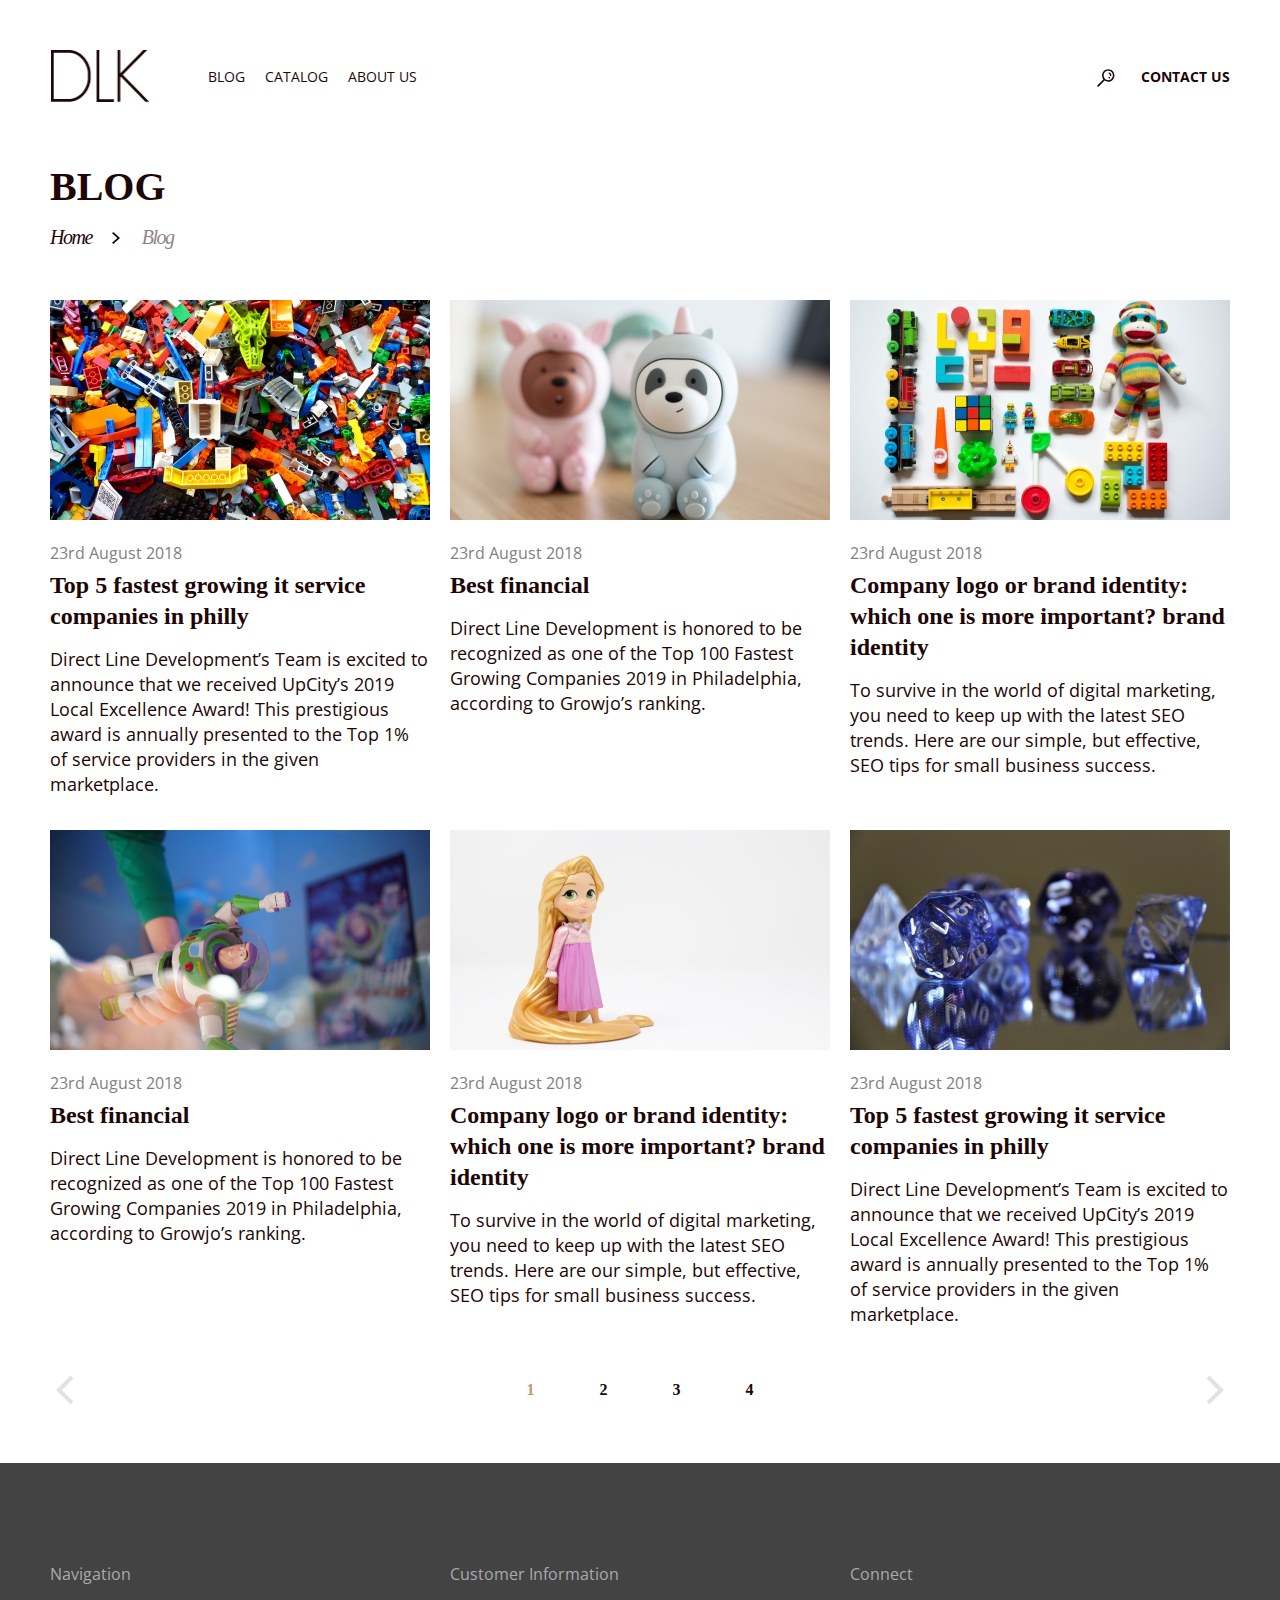
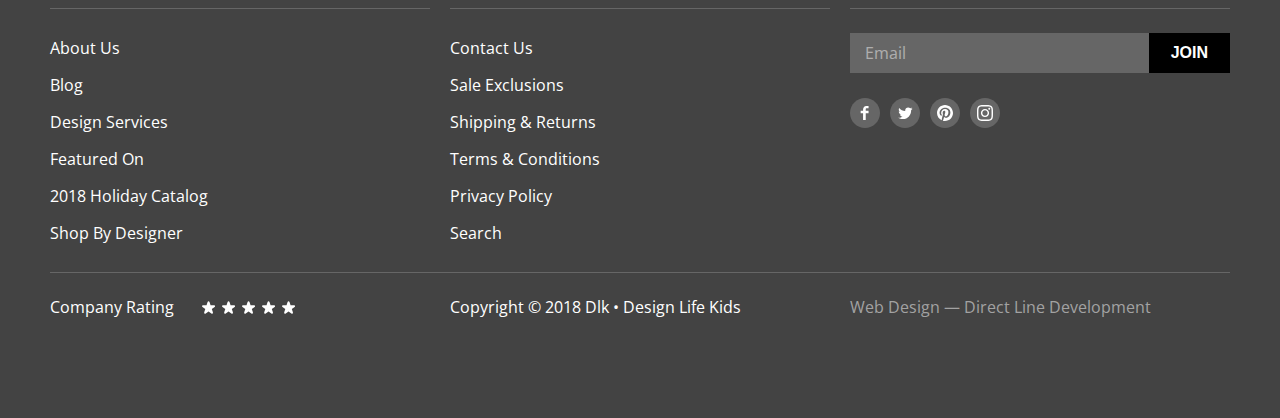
==== commit 60d41129: "Some fixes for criteria" ====
--- a/blog.html
+++ b/blog.html
@@ -41,7 +41,7 @@
 
     <main>
         <section class="blog wrapper">
-            <div class="breadcrumb wrapper" aria-label="Breadcrumb">
+            <div class="breadcrumb wrapper">
                 <h1 class="breadcrumb__title">Blog</h1>
                 <ul class="breadcrumb__list undotted">
                     <li class="breadcrumb__item">
@@ -185,7 +185,7 @@
                     <div class="footer__join">
                         <input type="email" name="joi" id="join" placeholder="Email" class="footer__input">
                         <label for="join" class="hidden-text">Join</label>
-                        <a href="#" class="button">Join</a>
+                        <button class="button">Join</button>
                     </div>
                     <ul class="footer__communities undotted">
                         <li class="footer__social">
--- a/css/common.min.css
+++ b/css/common.min.css
@@ -1 +1 @@
-*{box-sizing:border-box}a{text-decoration:none;color:#1E0606}h1,h2,h3,h4,p{margin:0}img{display:block}body{font-family:'Open Sans','Arial',sans-serif;font-weight:400;font-size:16px;line-height:22px;color:#1E0606;margin:0}.undotted{list-style-type:none;margin:0;padding:0}.hidden-text{font-size:0;line-height:0}.wrapper{max-width:1180px;width:100%;margin:0 auto}.logo__image{height:52px;width:100px;position:relative}.logo__image::after{content:attr(alt);display:block;height:52px;width:100px;background:#BBB;position:absolute;left:0;top:0}.header{display:flex;align-items:center;margin:50px auto 60px;text-transform:uppercase}.header__menu{margin:0 auto 0 58px}.header__list{display:flex}.header__item{margin-right:20px;font-size:14px;line-height:19px}.header__item_bold{font-weight:700}.header__item:last-child{margin-right:0}.header__search{margin-right:33px;background-color:transparent;border:none;width:17px;height:17px;cursor:pointer}.breadcrumb{display:flex;flex-direction:column}.breadcrumb__title{font-family:'Montserrat';font-weight:700;font-size:40px;line-height:49px;text-transform:uppercase;margin-bottom:13px}.breadcrumb__list{display:flex;margin-bottom:50px}.breadcrumb__item{font-family:'Crimson Text';font-style:italic;font-weight:400;font-size:20px;line-height:26px;letter-spacing:-1.5px;padding-right:28px;margin-right:22px;position:relative}.breadcrumb__item::after{content:url('data:image/svg+xml; utf8, <svg width="8" height="12" viewBox="0 0 8 12" fill="none" xmlns="http://www.w3.org/2000/svg"><path fill-rule="evenodd" clip-rule="evenodd" d="M1.31229 0L0 1.17735L5.37541 6L0 10.8227L1.31229 12L8 6L1.31229 0Z" fill="%231E0606"/></svg>');position:absolute;top:0;right:0}.breadcrumb__item:last-child{opacity:.5}.breadcrumb__item:last-child:after{display:none}.breadcrumb__item:hover:not(.breadcrumb__item:last-child){text-decoration:underline}.button{background:#000;color:#fff;display:inline-block;padding:9px 22px;font-weight:700;font-size:16px;line-height:22px;text-align:center;text-decoration:none;text-transform:uppercase;border:none;cursor:pointer}.button:hover{background:#C29974}.button:active{background:#CFAF91}.button:disabled{background:#C7C1C1;cursor:default}.categories__title{font-family:'Montserrat';font-weight:700;font-size:38px;line-height:46px;text-transform:uppercase;margin:0 0 30px}.categories__name:hover{text-decoration:underline}.categories__list{display:flex;margin-bottom:30px}.categories__item{margin-right:20px;display:flex;align-items:center;justify-content:center;width:280px;height:270px;position:relative}.categories__item::after{content:"";display:block;position:absolute;width:100%;height:100%;background-repeat:no-repeat;background-position:50%}.categories__item:first-child::after{background-image:url(../img/categories1.png);background-color:#DBE4DB;background-blend-mode:multiply;z-index:-1}.categories__item:nth-child(2)::after{background-image:url(../img/categories2.png);background-color:#EADDD3;background-blend-mode:multiply;z-index:-1}.categories__item:nth-child(3)::after{background-image:url(../img/categories3.png);background-color:#F8F2DA;z-index:-1}.categories__item:nth-child(4)::after{background-image:url(../img/categories4.png);background-color:#D5D4E1;background-blend-mode:multiply;z-index:-1}.categories__item:nth-child(5)::after{background-image:url(../img/categories5.png);background-color:#F3D0DB;background-blend-mode:multiply;z-index:-1}.categories__item:nth-child(6)::after{background-image:url(../img/categories6.png);background-color:#E5EAF8;background-blend-mode:multiply;z-index:-1}.categories__item:last-child{margin-right:0}.categories__name{font-family:'Montserrat';font-weight:700;font-size:26px;line-height:32px;text-align:center;text-transform:uppercase;color:#FFF;text-shadow:0 0 40px rgba(147,3,3,0.25);max-width:200px}.footer{background:#434343;padding:100px 0;position:relative}.footer a,.footer p{color:#FFF}.footer__title{font-weight:400;line-height:22px;font-size:16px;color:#AAA;position:relative;border-bottom:1px solid #666;padding-bottom:23px;margin-bottom:28px}.footer__reference.footer__reference{color:#A2A2A2}.footer__column,.footer__rating,.footer__stars,.footer__communities,.footer__join,.footer__top,.footer__bottom{display:flex}.footer__column{position:relative;flex-direction:column;width:380px;margin-right:20px}.footer__column:last-child{margin-right:0}.footer__top{margin-bottom:13px}.footer__bottom{padding-top:23px;border-top:1px solid #666}.footer__item{margin-bottom:15px}.footer__join{margin-bottom:25px;margin-top:-4px}.footer__reference{position:absolute;bottom:0}.footer__social{margin-right:10px;cursor:pointer;position:relative}.footer__social img::after{content:attr(alt);display:block;height:30px;width:100%;background:#BBB;position:absolute;left:0;top:0}.footer__rating{display:flex;flex-direction:row-reverse;margin-right:auto}.footer__star{margin-right:6px;display:flex;align-items:center}.footer__stars-radio:checked ~ .footer__star path{fill:#C29974}.footer__star.footer__star:hover path,.footer__star:hover ~ .footer__star path{fill:#836E5B}.footer__rating-text{margin-right:28px}.footer__stars-radio:checked ~ .footer__rating-text{color:#C29974}.footer__star:hover ~ .footer__rating-text,.footer__rating-text:hover{color:#836E5B}.footer__stars-radio:focus + .footer__star{outline:auto}.footer__input{width:100%;background-color:#666;color:#EBEBEB;border:none;padding:9px 15px;font-size:16px;line-height:22px}.footer__input:focus{outline:none;outline:1px solid #FFFDFD}.footer__input::placeholder{color:#EBEBEB}.header__search:hover,.logo:hover,.header__item:hover,.footer__social:hover,.footer__item:hover{opacity:.5}.header__search:active,.logo:active,.header__item:active,.footer__social:active,.footer__item:active{opacity:.25}.field-2-column{display:flex;justify-content:space-between}.field-2-column *{width:100%}input[type="radio"],input[type="checkbox"]{width:0;height:0;position:absolute;opacity:0}.checkbox-label,.radio-label{position:relative;padding-left:35px;cursor:pointer}.checkbox-label:hover,.radio-label:hover{text-decoration:underline}.checkbox-label:before,.checkbox-label:after,.radio-label:before,.radio-label:after{content:'';display:block;position:absolute}.radio-label:before,.radio-label:after{border-radius:50%}.checkbox-label:before,.radio-label:before{bottom:1px;left:0;width:15px;height:15px;border:2px solid #C29974;border-radius:3px}.radio-label:before{width:18px;height:18px;border-radius:100%}.checkbox-label:after{content:url('data:image/svg+xml; utf8, <svg width="15" height="15" viewBox="0 0 15 15" fill="none" xmlns="http://www.w3.org/2000/svg"><mask id="path-1-inside-1_30016_2118" fill="white"><path fill-rule="evenodd" clip-rule="evenodd" d="M14.0995 0.27329C14.7769 0.645909 15.0241 1.49719 14.6515 2.17468L8.33975 13.6505C7.57502 15.0409 5.60377 15.1135 4.73896 13.783L0.825952 7.76298C0.404568 7.11469 0.588506 6.24755 1.23679 5.82617C1.88507 5.40479 2.75221 5.58872 3.17359 6.23701L6.44962 11.277L12.1981 0.825306C12.5707 0.147817 13.422 -0.0993293 14.0995 0.27329Z"/></mask><path d="M14.6515 2.17468L17.1049 3.52405L17.1049 3.52405L14.6515 2.17468ZM14.0995 0.27329L15.4488 -2.18011L15.4488 -2.18012L14.0995 0.27329ZM8.33975 13.6505L10.7932 14.9999L10.7932 14.9999L8.33975 13.6505ZM4.73896 13.783L2.39132 15.309L2.39132 15.309L4.73896 13.783ZM0.825952 7.76298L-1.52169 9.28894H-1.52169L0.825952 7.76298ZM1.23679 5.82617L2.76276 8.17381L2.76276 8.17381L1.23679 5.82617ZM3.17359 6.23701L5.52124 4.71104L3.17359 6.23701ZM6.44962 11.277L4.10197 12.803L6.64993 16.7229L8.90302 12.6264L6.44962 11.277ZM12.1981 0.825306L9.74467 -0.524069L9.74467 -0.524067L12.1981 0.825306ZM17.1049 3.52405C18.2227 1.49158 17.4813 -1.06226 15.4488 -2.18011L12.7501 2.72669C12.0726 2.35408 11.8255 1.5028 12.1981 0.825306L17.1049 3.52405ZM10.7932 14.9999L17.1049 3.52405L12.1981 0.825305L5.88634 12.3012L10.7932 14.9999ZM2.39132 15.309C4.40921 18.4134 9.0088 18.2442 10.7932 14.9999L5.88634 12.3012C6.14125 11.8377 6.79833 11.8135 7.0866 12.257L2.39132 15.309ZM-1.52169 9.28894L2.39132 15.309L7.0866 12.257L3.17359 6.23701L-1.52169 9.28894ZM-0.289177 3.47853C-2.23403 4.74268 -2.78584 7.34409 -1.52169 9.28894L3.17359 6.23701C3.59498 6.88529 3.41104 7.75243 2.76276 8.17381L-0.289177 3.47853ZM5.52124 4.71104C4.25708 2.76619 1.65567 2.21438 -0.289178 3.47853L2.76276 8.17381C2.11447 8.5952 1.24734 8.41126 0.825952 7.76298L5.52124 4.71104ZM8.79726 9.75107L5.52124 4.71104L0.825952 7.76298L4.10197 12.803L8.79726 9.75107ZM9.74467 -0.524067L3.99621 9.92767L8.90302 12.6264L14.6515 2.17468L9.74467 -0.524067ZM15.4488 -2.18012C13.4164 -3.29797 10.8625 -2.55653 9.74467 -0.524069L14.6515 2.17468C14.2789 2.85217 13.4276 3.09931 12.7501 2.72669L15.4488 -2.18012Z" fill="%23C29974" mask="url(%23path-1-inside-1_30016_2118)"/></svg>');bottom:0;left:4px;opacity:0}.radio-label:after{content:url('data:image/svg+xml; utf8, <svg width="12" height="12" viewBox="0 0 12 12" fill="none" xmlns="http://www.w3.org/2000/svg"><circle cx="6" cy="6" r="5" fill="%23C29974" stroke="%23C29974" stroke-width="2"/></svg>');bottom:1px;left:5px;opacity:0}fieldset:disabled :hover{text-decoration:none}fieldset:disabled .radio-label,fieldset:disabled .checkbox-label,fieldset:disabled .checkbox-label::before,fieldset:disabled .radio-label::before,.radio-input:disabled + .radio-label,.radio-input:disabled + .radio-label::before,.checkbox-input:disabled + .checkbox-label,.checkbox-input:disabled + .checkbox-label::before{opacity:.5;cursor:default}fieldset:disabled .radio-label.radio-label::after,fieldset:disabled .checkbox-label.checkbox-label::after,.radio-input:disabled + .radio-label.radio-label::after,.checkbox-input:disabled + .checkbox-label.checkbox-label::after{opacity:0;cursor:default}textarea:disabled,input[type="text"]:disabled,input[type="tel"]:disabled{border:1px solid #EBEBEB;background:#FFF}.checkbox-input:checked + .checkbox-label::after,.radio-input:checked + .radio-label::after{opacity:1}.checkbox-input:focus-visible + .checkbox-label,.radio-input:focus-visible + .radio-label{outline:auto}input,textarea{resize:none;outline:none;background:#FFF;border:1px solid rgba(0,0,0,0.2);padding:13px 20px 11px;font-size:18px;line-height:25px;font-family:'Open Sans','Arial',sans-serif}input::placeholder,textarea::placeholder{color:#1E0606}input:focus,textarea:focus{outline:1px solid #C29974}.input-wrapper{display:flex;flex-direction:column;margin-bottom:20px;margin-right:21px}.input-wrapper_horizontal{flex-direction:row}.input-wrapper label{margin-bottom:3px}fieldset{border:none;padding:0;margin:0}legend{margin-bottom:15px}label{font-size:14px;line-height:19px}.pagination{display:flex;margin-bottom:54px}.pagination-pages{display:flex;margin:0 auto}.pagination-button{border:none;cursor:pointer;background:none;margin-top:-6px}.pagination-button:hover path{stroke:#C29974}.pagination-button:active path{stroke:#D4B79E}.pagination-link{font-family:'Montserrat';font-weight:700;line-height:20px;text-transform:uppercase;margin-right:65px}.pagination-link:last-child{margin-right:0}.pagination-link:first-child a{color:#C29974}+*{box-sizing:border-box}a{text-decoration:none}body,h1,h2,h3,h4,p{margin:0}img{display:block}a,body{color:#1e0606}body{font-family:"Open Sans","Arial",sans-serif;font-weight:400;font-size:16px;line-height:22px}.undotted{list-style-type:none;margin:0;padding:0}.hidden-text{font-size:0;line-height:0}.wrapper{max-width:1180px;width:100%;margin:0 auto}.logo__image,.logo__image::after{height:52px;width:100px;position:relative}.logo__image::after{content:attr(alt);display:block;background:#bbb;position:absolute;left:0;top:0}.header{display:flex;align-items:center;margin:50px auto 60px;text-transform:uppercase}.header__menu{margin:0 auto 0 58px}.header__list{display:flex}.header__item{margin-right:20px;font-size:14px;line-height:19px}.header__item_bold{font-weight:700}.header__item:last-child{margin-right:0}.header__search{margin-right:33px;background-color:transparent;border:0;width:17px;height:17px;cursor:pointer}.breadcrumb{display:flex;flex-direction:column}.breadcrumb__title{font-family:"Montserrat";font-weight:700;font-size:40px;line-height:49px;text-transform:uppercase;margin-bottom:13px}.breadcrumb__list{display:flex;margin-bottom:50px}.breadcrumb__item{font-family:"Crimson Text";font-style:italic;font-weight:400;font-size:20px;line-height:26px;letter-spacing:-1.5px;padding-right:28px;margin-right:22px;position:relative}.breadcrumb__item::after{content:url('data:image/svg+xml; utf8, <svg width="8" height="12" viewBox="0 0 8 12" fill="none" xmlns="http://www.w3.org/2000/svg"><path fill-rule="evenodd" clip-rule="evenodd" d="M1.31229 0L0 1.17735L5.37541 6L0 10.8227L1.31229 12L8 6L1.31229 0Z" fill="%231E0606"/></svg>');position:absolute;top:0;right:0}.breadcrumb__item:last-child{opacity:.5}.breadcrumb__item:last-child:after{display:none}.breadcrumb__item:hover:not(.breadcrumb__item:last-child){text-decoration:underline}.button{background:#000;color:#fff;display:inline-block;padding:9px 22px;font-weight:700;font-size:16px;line-height:22px;text-align:center;text-decoration:none;text-transform:uppercase;border:0;cursor:pointer}.button:hover{background:#c29974}.button:active{background:#cfaf91}.button:disabled{background:#c7c1c1;cursor:default}.categories__title{font-family:"Montserrat";font-weight:700;font-size:38px;line-height:46px;text-transform:uppercase;margin:0 0 30px}.categories__name:hover{text-decoration:underline}.categories__list{display:flex;margin-bottom:30px}.categories__item{margin-right:20px;display:flex;align-items:center;justify-content:center;width:280px;height:270px;position:relative}.categories__item::after{content:"";display:block;position:absolute;width:100%;height:100%;background-repeat:no-repeat;background-position:50%}.categories__item:first-child::after{background-image:url(../img/categories1.png);background-color:#dbe4db;background-blend-mode:multiply;z-index:-1}.categories__item:nth-child(2)::after{background-image:url(../img/categories2.png);background-color:#eaddd3;background-blend-mode:multiply;z-index:-1}.categories__item:nth-child(3)::after{background-image:url(../img/categories3.png);background-color:#f8f2da;z-index:-1}.categories__item:nth-child(4)::after{background-image:url(../img/categories4.png);background-color:#d5d4e1;background-blend-mode:multiply;z-index:-1}.categories__item:nth-child(5)::after,.categories__item:nth-child(6)::after{background-image:url(../img/categories5.png);background-color:#f3d0db;background-blend-mode:multiply;z-index:-1}.categories__item:nth-child(6)::after{background-image:url(../img/categories6.png);background-color:#e5eaf8}.categories__item:last-child{margin-right:0}.categories__name{font-family:"Montserrat";font-weight:700;font-size:26px;line-height:32px;text-align:center;text-transform:uppercase;color:#fff;text-shadow:0 0 40px rgba(147,3,3,.25);max-width:200px}.footer{background:#434343;padding:100px 0;position:relative}.footer a,.footer p{color:#fff}.footer__title{font-weight:400;line-height:22px;font-size:16px;color:#aaa;position:relative;border-bottom:1px solid #666;padding-bottom:23px;margin-bottom:28px}.footer__reference.footer__reference{color:#a2a2a2}.footer__bottom,.footer__column,.footer__communities,.footer__join,.footer__stars,.footer__top{display:flex}.footer__column{position:relative;flex-direction:column;width:380px;margin-right:20px}.footer__column:last-child{margin-right:0}.footer__top{margin-bottom:13px}.footer__bottom{padding-top:23px;border-top:1px solid #666}.footer__item,legend{margin-bottom:15px}.footer__join{margin-bottom:25px;margin-top:-4px}.footer__reference{position:absolute;bottom:0}.footer__social{margin-right:10px;cursor:pointer;position:relative}.footer__social img::after{content:attr(alt);display:block;height:30px;width:100%;background:#bbb;position:absolute;left:0;top:0}.footer__rating{display:flex;flex-direction:row-reverse;margin-right:auto}.footer__star{margin-right:6px;display:flex;align-items:center}.footer__stars-radio:checked~.footer__star path{fill:#c29974}.footer__star.footer__star:hover path,.footer__star:hover~.footer__star path{fill:#836e5b}.footer__rating-text{margin-right:28px}.footer__stars-radio:checked~.footer__rating-text{color:#c29974}.footer__rating-text:hover,.footer__star:hover~.footer__rating-text{color:#836e5b}.footer__stars-radio:focus+.footer__star{outline:auto}.footer__input{width:100%;background-color:#666;color:#ebebeb;border:0;padding:9px 15px;font-size:16px;line-height:22px}.footer__input:focus{outline:1px solid #fffdfd}.footer__input::placeholder{color:#ebebeb}.footer__item:hover,.footer__social:hover,.header__item:hover,.header__search:hover,.logo:hover{opacity:.5}.footer__item:active,.footer__social:active,.header__item:active,.header__search:active,.logo:active{opacity:.25}.field-2-column{display:flex;justify-content:space-between}.field-2-column *{width:100%}input[type=checkbox],input[type=radio]{width:0;height:0;position:absolute;opacity:0}.checkbox-label,.radio-label{position:relative;padding-left:35px;cursor:pointer}.checkbox-label:hover,.radio-label:hover{text-decoration:underline}.checkbox-label:before{content:""}.checkbox-label:after,.checkbox-label:before,.radio-label:before{display:block;position:absolute}.radio-label:before{content:""}.radio-label:after{display:block;position:absolute;border-radius:50%}.checkbox-label:before,.radio-label:before{bottom:1px;left:0;width:15px;height:15px;border:2px solid #c29974;border-radius:3px}.radio-label:before{width:18px;height:18px;border-radius:100%}.checkbox-label:after{content:url('data:image/svg+xml; utf8, <svg width="15" height="15" viewBox="0 0 15 15" fill="none" xmlns="http://www.w3.org/2000/svg"><mask id="path-1-inside-1_30016_2118" fill="white"><path fill-rule="evenodd" clip-rule="evenodd" d="M14.0995 0.27329C14.7769 0.645909 15.0241 1.49719 14.6515 2.17468L8.33975 13.6505C7.57502 15.0409 5.60377 15.1135 4.73896 13.783L0.825952 7.76298C0.404568 7.11469 0.588506 6.24755 1.23679 5.82617C1.88507 5.40479 2.75221 5.58872 3.17359 6.23701L6.44962 11.277L12.1981 0.825306C12.5707 0.147817 13.422 -0.0993293 14.0995 0.27329Z"/></mask><path d="M14.6515 2.17468L17.1049 3.52405L17.1049 3.52405L14.6515 2.17468ZM14.0995 0.27329L15.4488 -2.18011L15.4488 -2.18012L14.0995 0.27329ZM8.33975 13.6505L10.7932 14.9999L10.7932 14.9999L8.33975 13.6505ZM4.73896 13.783L2.39132 15.309L2.39132 15.309L4.73896 13.783ZM0.825952 7.76298L-1.52169 9.28894H-1.52169L0.825952 7.76298ZM1.23679 5.82617L2.76276 8.17381L2.76276 8.17381L1.23679 5.82617ZM3.17359 6.23701L5.52124 4.71104L3.17359 6.23701ZM6.44962 11.277L4.10197 12.803L6.64993 16.7229L8.90302 12.6264L6.44962 11.277ZM12.1981 0.825306L9.74467 -0.524069L9.74467 -0.524067L12.1981 0.825306ZM17.1049 3.52405C18.2227 1.49158 17.4813 -1.06226 15.4488 -2.18011L12.7501 2.72669C12.0726 2.35408 11.8255 1.5028 12.1981 0.825306L17.1049 3.52405ZM10.7932 14.9999L17.1049 3.52405L12.1981 0.825305L5.88634 12.3012L10.7932 14.9999ZM2.39132 15.309C4.40921 18.4134 9.0088 18.2442 10.7932 14.9999L5.88634 12.3012C6.14125 11.8377 6.79833 11.8135 7.0866 12.257L2.39132 15.309ZM-1.52169 9.28894L2.39132 15.309L7.0866 12.257L3.17359 6.23701L-1.52169 9.28894ZM-0.289177 3.47853C-2.23403 4.74268 -2.78584 7.34409 -1.52169 9.28894L3.17359 6.23701C3.59498 6.88529 3.41104 7.75243 2.76276 8.17381L-0.289177 3.47853ZM5.52124 4.71104C4.25708 2.76619 1.65567 2.21438 -0.289178 3.47853L2.76276 8.17381C2.11447 8.5952 1.24734 8.41126 0.825952 7.76298L5.52124 4.71104ZM8.79726 9.75107L5.52124 4.71104L0.825952 7.76298L4.10197 12.803L8.79726 9.75107ZM9.74467 -0.524067L3.99621 9.92767L8.90302 12.6264L14.6515 2.17468L9.74467 -0.524067ZM15.4488 -2.18012C13.4164 -3.29797 10.8625 -2.55653 9.74467 -0.524069L14.6515 2.17468C14.2789 2.85217 13.4276 3.09931 12.7501 2.72669L15.4488 -2.18012Z" fill="%23C29974" mask="url(%23path-1-inside-1_30016_2118)"/></svg>');bottom:0;left:4px;opacity:0}.radio-label:after{content:url('data:image/svg+xml; utf8, <svg width="12" height="12" viewBox="0 0 12 12" fill="none" xmlns="http://www.w3.org/2000/svg"><circle cx="6" cy="6" r="5" fill="%23C29974" stroke="%23C29974" stroke-width="2"/></svg>');bottom:1px;left:5px;opacity:0}fieldset:disabled :hover{text-decoration:none}.checkbox-input:disabled+.checkbox-label,.checkbox-input:disabled+.checkbox-label::before,.radio-input:disabled+.radio-label,.radio-input:disabled+.radio-label::before,fieldset:disabled .checkbox-label,fieldset:disabled .checkbox-label::before,fieldset:disabled .radio-label,fieldset:disabled .radio-label::before{opacity:.5;cursor:default;pointer-events:none}.checkbox-input:disabled+.checkbox-label.checkbox-label::after,.radio-input:disabled+.radio-label.radio-label::after,fieldset:disabled .checkbox-label.checkbox-label::after,fieldset:disabled .radio-label.radio-label::after{opacity:0;cursor:default}input[type=tel]:disabled,input[type=text]:disabled,textarea:disabled{border:1px solid #ebebeb;background:#fff}.checkbox-input:checked+.checkbox-label::after,.radio-input:checked+.radio-label::after{opacity:1}.checkbox-input:focus-visible+.checkbox-label,.radio-input:focus-visible+.radio-label{outline:auto}input,textarea{resize:none;outline:0;background:#fff;border:1px solid rgba(0,0,0,.2);padding:13px 20px 11px;font-size:18px;line-height:25px;font-family:"Open Sans","Arial",sans-serif}input::placeholder,textarea::placeholder{color:#1e0606}input:focus,textarea:focus{outline:1px solid #c29974}.input-wrapper{display:flex;flex-direction:column;margin-bottom:20px;margin-right:21px}.input-wrapper_horizontal{flex-direction:row}.input-wrapper label{margin-bottom:3px}fieldset{border:0;padding:0;margin:0}label{font-size:14px;line-height:19px}.pagination{display:flex;margin-bottom:54px}.pagination-pages{display:flex;margin:0 auto}.pagination-button{border:0;cursor:pointer;background:0 0;margin-top:-6px}.pagination-button:hover path{stroke:#c29974}.pagination-button:active path{stroke:#d4b79e}.pagination-link{font-family:"Montserrat";font-weight:700;line-height:20px;text-transform:uppercase;margin-right:65px}.pagination-link:hover a{color:#aaa}.pagination-link:last-child{margin-right:0}.pagination-link:first-child a{color:#c29974}